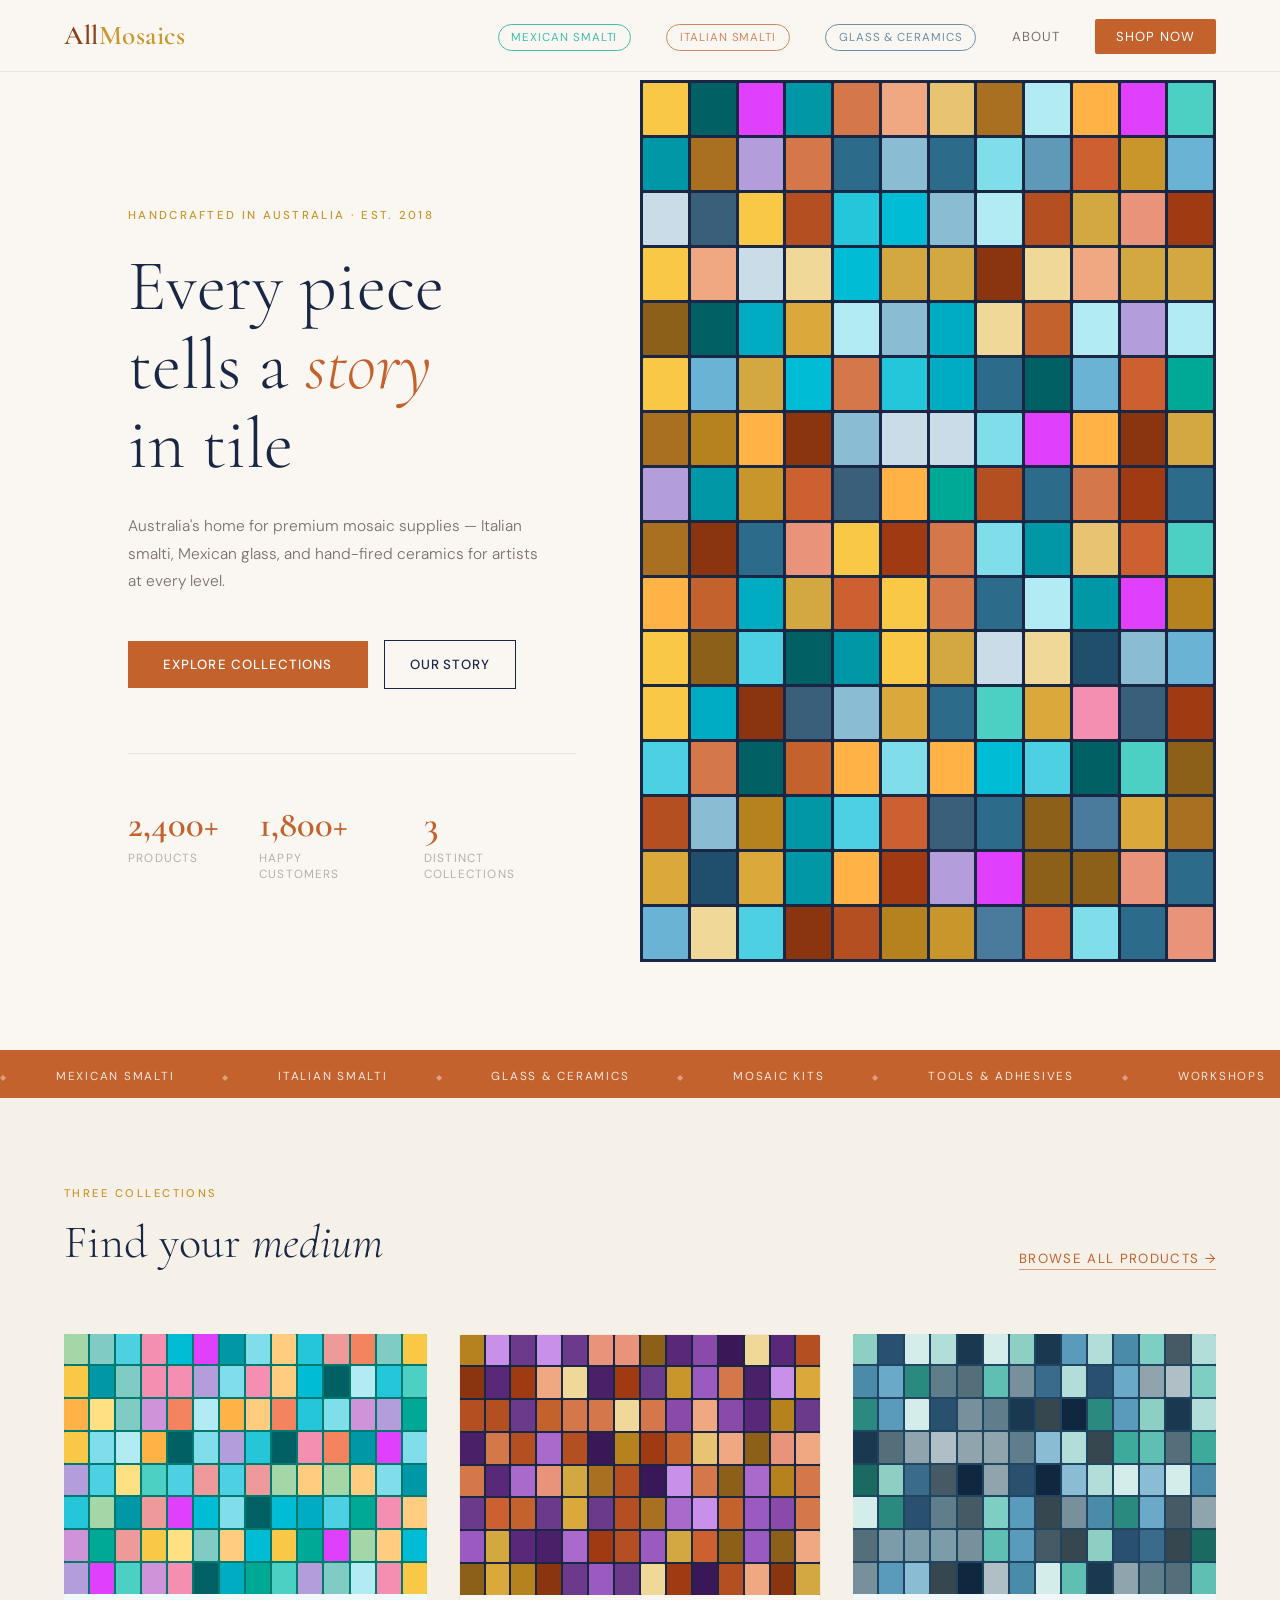
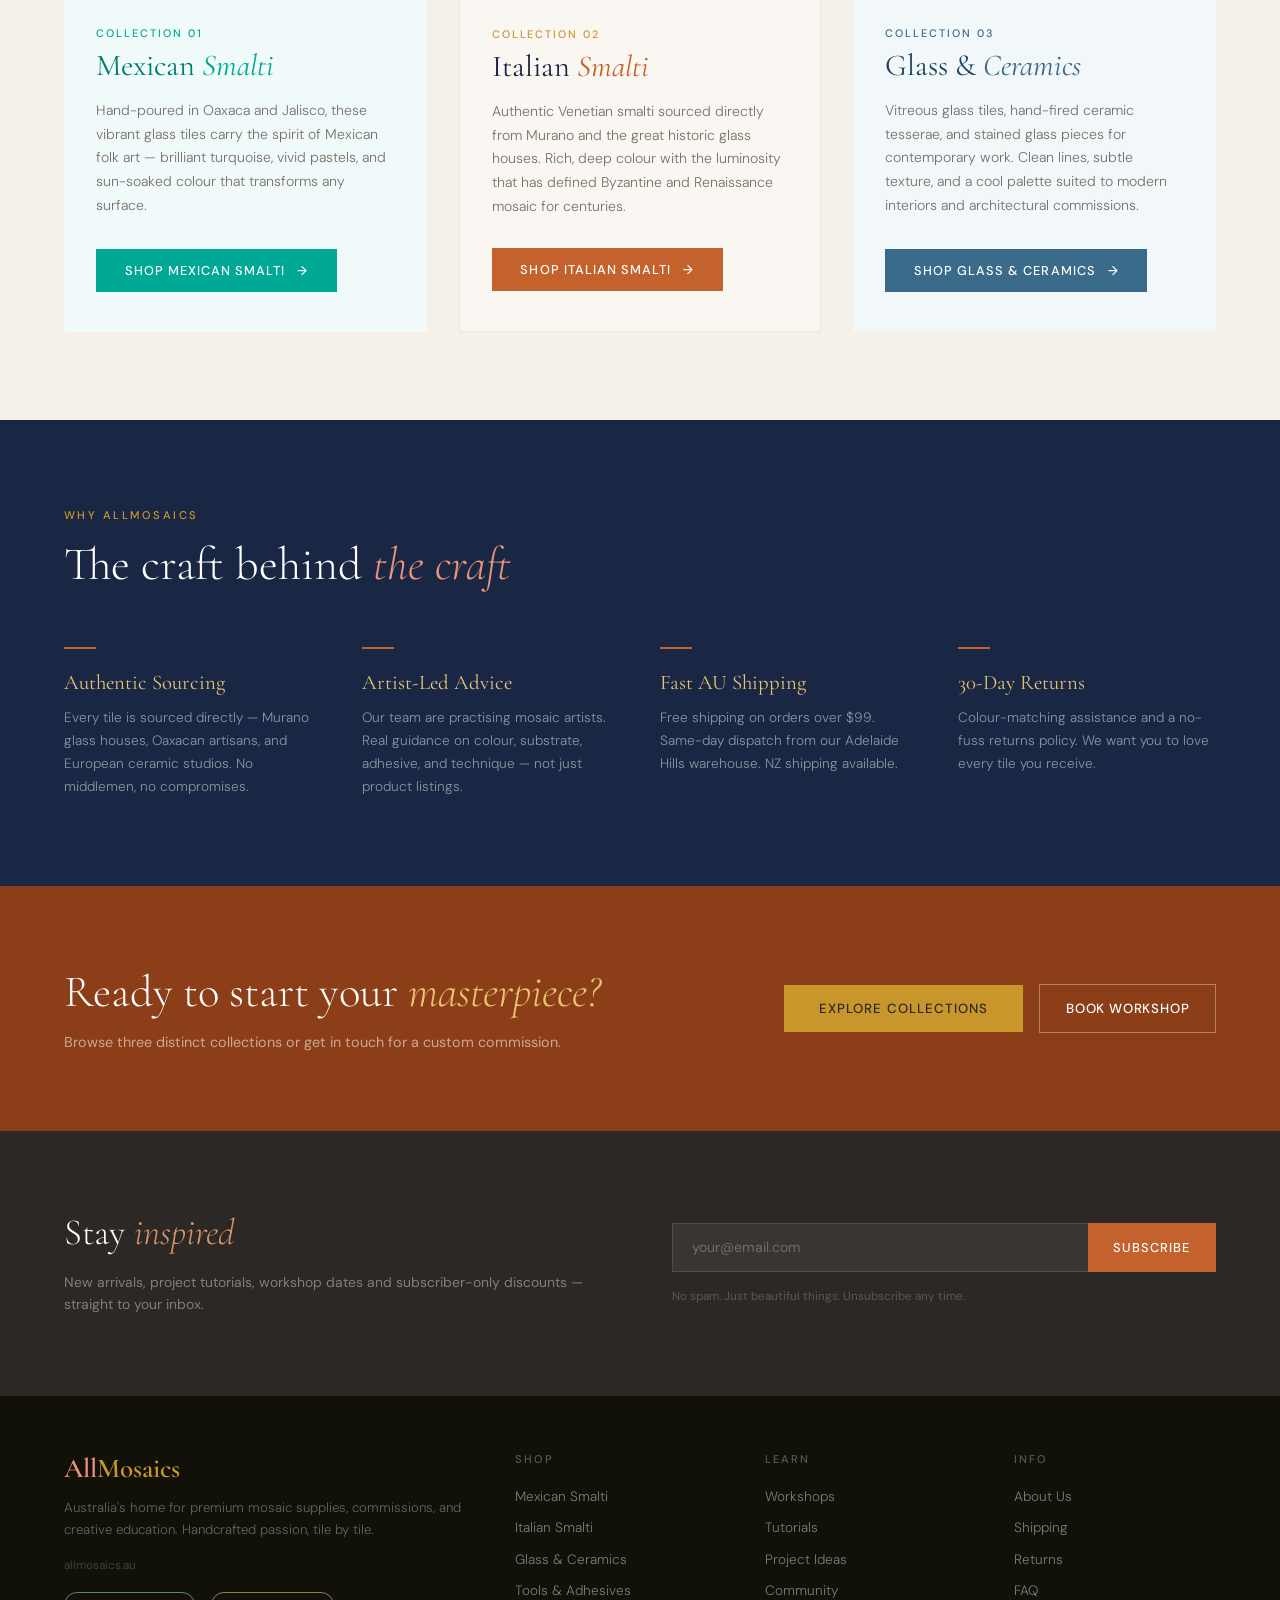
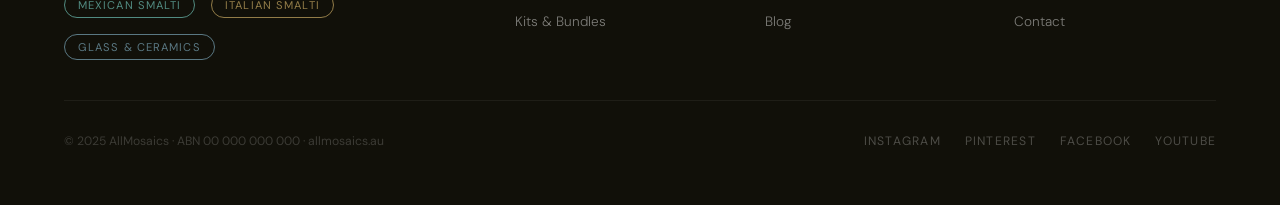
==== index.html @ ae2c4b50 "Add files via upload" ====
<!DOCTYPE html>
<html lang="en">
<head>
<meta charset="UTF-8">
<meta name="viewport" content="width=device-width, initial-scale=1.0">
<title>AllMosaics — Australia's Home for Mosaic Art & Supplies</title>
<link rel="stylesheet" href="components/shared.css">
<style>
  /* ============================================================
     index.html — Hub portal styles
     Edit collection card colours/copy here.
     Shared nav/footer/utilities live in components/shared.css
     ============================================================ */

  body { background: var(--warm-white); }

  /* HERO */
  .hero {
    min-height: 100vh;
    display: grid;
    grid-template-columns: 1fr 1fr;
    padding-top: 5rem;
  }

  .hero-left {
    padding: 8rem 4rem 5rem;
    display: flex; flex-direction: column; justify-content: center;
  }

  .hero-eyebrow {
    font-size: 0.72rem; letter-spacing: 0.2em; text-transform: uppercase;
    color: var(--gold); margin-bottom: 1.5rem; font-weight: 500;
  }

  .hero-title {
    font-family: 'Cormorant Garamond', serif;
    font-size: 4.5rem; font-weight: 300; line-height: 1.1;
    color: var(--navy); margin-bottom: 1.8rem;
  }
  .hero-title em { font-style: italic; color: var(--terra); }

  .hero-sub {
    font-size: 0.97rem; line-height: 1.75; color: var(--mid-gray);
    max-width: 420px; margin-bottom: 2.8rem; font-weight: 300;
  }

  .hero-actions { display: flex; gap: 1rem; align-items: center; }

  .btn-hero {
    background: var(--terra); color: white;
  }
  .btn-hero:hover { background: var(--terra-dark); }

  .btn-hero-ghost {
    color: var(--navy); border-color: var(--navy);
  }
  .btn-hero-ghost:hover { background: var(--navy); color: white; }

  .hero-stats {
    display: flex; gap: 2.5rem; margin-top: 4rem;
    padding-top: 3rem; border-top: 1px solid rgba(0,0,0,0.08);
  }
  .hero-stat-num {
    font-family: 'Cormorant Garamond', serif;
    font-size: 2.3rem; font-weight: 600; color: var(--terra);
  }
  .hero-stat-label {
    font-size: 0.74rem; letter-spacing: 0.1em; text-transform: uppercase;
    color: var(--light-gray); margin-top: 0.2rem;
  }

  .hero-right {
    background: var(--navy); overflow: hidden; position: relative;
  }
  #heroMosaic { width: 100%; height: 100%; }

  /* ============================================================
     COLLECTION CARDS — main hub feature
     Edit each .coll-card to customise per collection
     ============================================================ */
  .collections { background: var(--cream); }

  .coll-intro {
    display: flex; justify-content: space-between; align-items: flex-end;
    margin-bottom: 4rem;
  }

  .coll-grid {
    display: grid;
    grid-template-columns: repeat(3, 1fr);
    gap: 2rem;
  }

  .coll-card {
    position: relative; border-radius: 3px; overflow: hidden;
    display: flex; flex-direction: column;
    transition: transform 0.3s;
    cursor: pointer;
  }
  .coll-card:hover { transform: translateY(-4px); }

  .coll-mosaic {
    height: 260px;
    display: grid; gap: 2px;
  }

  .coll-body {
    padding: 2rem 2rem 2.5rem;
    flex: 1; display: flex; flex-direction: column;
  }

  /* Mexican Smalti card */
  .coll-card.mex { background: #F0FAFA; }
  .coll-card.mex .coll-mosaic { background: var(--mex-dark); }
  .coll-card.mex .coll-tag {
    font-size: 0.68rem; letter-spacing: 0.18em; text-transform: uppercase;
    color: var(--mex-primary); font-weight: 500; margin-bottom: 0.6rem;
  }
  .coll-card.mex .coll-name {
    font-family: 'Cormorant Garamond', serif;
    font-size: 1.9rem; font-weight: 400; line-height: 1.15;
    color: var(--mex-dark); margin-bottom: 0.9rem;
  }
  .coll-card.mex .coll-name em { font-style: italic; color: var(--mex-primary); }
  .coll-card.mex .coll-desc {
    font-size: 0.88rem; line-height: 1.7; color: var(--mid-gray);
    font-weight: 300; flex: 1; margin-bottom: 1.8rem;
  }
  .coll-card.mex .coll-btn {
    background: var(--mex-primary); color: white;
    align-self: flex-start;
  }
  .coll-card.mex .coll-btn:hover { background: var(--mex-dark); }

  /* Italian Smalti card */
  .coll-card.ital { background: var(--warm-white); border: 1px solid rgba(196,98,45,0.12); }
  .coll-card.ital .coll-mosaic { background: var(--navy); }
  .coll-card.ital .coll-tag {
    font-size: 0.68rem; letter-spacing: 0.18em; text-transform: uppercase;
    color: var(--gold); font-weight: 500; margin-bottom: 0.6rem;
  }
  .coll-card.ital .coll-name {
    font-family: 'Cormorant Garamond', serif;
    font-size: 1.9rem; font-weight: 400; line-height: 1.15;
    color: var(--navy); margin-bottom: 0.9rem;
  }
  .coll-card.ital .coll-name em { font-style: italic; color: var(--terra); }
  .coll-card.ital .coll-desc {
    font-size: 0.88rem; line-height: 1.7; color: var(--mid-gray);
    font-weight: 300; flex: 1; margin-bottom: 1.8rem;
  }
  .coll-card.ital .coll-btn {
    background: var(--terra); color: white; align-self: flex-start;
  }
  .coll-card.ital .coll-btn:hover { background: var(--terra-dark); }

  /* Glass & Ceramics card */
  .coll-card.glas { background: var(--glass-bg); }
  .coll-card.glas .coll-mosaic { background: var(--glass-dark); }
  .coll-card.glas .coll-tag {
    font-size: 0.68rem; letter-spacing: 0.18em; text-transform: uppercase;
    color: var(--glass-primary); font-weight: 500; margin-bottom: 0.6rem;
  }
  .coll-card.glas .coll-name {
    font-family: 'Cormorant Garamond', serif;
    font-size: 1.9rem; font-weight: 400; line-height: 1.15;
    color: var(--glass-dark); margin-bottom: 0.9rem;
  }
  .coll-card.glas .coll-name em { font-style: italic; color: var(--glass-primary); }
  .coll-card.glas .coll-desc {
    font-size: 0.88rem; line-height: 1.7; color: var(--mid-gray);
    font-weight: 300; flex: 1; margin-bottom: 1.8rem;
  }
  .coll-card.glas .coll-btn {
    background: var(--glass-primary); color: white; align-self: flex-start;
  }
  .coll-card.glas .coll-btn:hover { background: var(--glass-dark); }

  .coll-btn {
    padding: 0.8rem 1.8rem; border: none;
    font-family: 'DM Sans', sans-serif; font-size: 0.8rem; font-weight: 500;
    letter-spacing: 0.08em; text-transform: uppercase;
    cursor: pointer; text-decoration: none; display: inline-block;
    transition: background 0.2s;
  }

  .coll-arrow {
    margin-left: 0.5rem; transition: transform 0.2s;
  }
  .coll-card:hover .coll-arrow { transform: translateX(4px); }

  /* FEATURES */
  .features { background: var(--navy); }
  .features .section-label { color: var(--gold); }
  .features .section-title { color: white; }
  .features .section-title em { color: var(--terra-light); }

  .features-grid {
    display: grid; grid-template-columns: repeat(4, 1fr);
    gap: 2.5rem; margin-top: 3.5rem;
  }
  .feature-bar { width: 2rem; height: 2px; background: var(--terra); margin-bottom: 1.3rem; }
  .feature-title {
    font-family: 'Cormorant Garamond', serif; font-size: 1.3rem;
    font-weight: 400; color: var(--gold-light); margin-bottom: 0.7rem;
  }
  .feature-text { font-size: 0.85rem; line-height: 1.7; color: rgba(255,255,255,0.5); font-weight: 300; }

  /* CTA */
  .cta-band {
    background: var(--terra-dark); padding: 5rem 4rem;
    display: grid; grid-template-columns: 1fr auto;
    align-items: center; gap: 3rem;
  }
  .cta-title {
    font-family: 'Cormorant Garamond', serif; font-size: 2.8rem;
    font-weight: 300; color: white; line-height: 1.2;
  }
  .cta-title em { font-style: italic; color: var(--gold-light); }
  .cta-sub { font-size: 0.9rem; color: rgba(255,255,255,0.55); margin-top: 0.8rem; }
  .btn-gold { background: var(--gold); color: var(--charcoal); }
  .btn-gold:hover { background: var(--gold-light); }
  .btn-white-ghost { color: white; border-color: rgba(255,255,255,0.35); }
  .btn-white-ghost:hover { background: rgba(255,255,255,0.1); }

  /* NEWSLETTER */
  .newsletter {
    background: var(--charcoal); padding: 5rem 4rem;
    display: grid; grid-template-columns: 1fr 1fr; gap: 4rem; align-items: center;
  }
  .nl-title {
    font-family: 'Cormorant Garamond', serif; font-size: 2.3rem;
    font-weight: 300; color: white; line-height: 1.2;
  }
  .nl-title em { color: var(--clay); font-style: italic; }
  .nl-sub { font-size: 0.87rem; color: rgba(255,255,255,0.4); margin-top: 1rem; line-height: 1.6; }
  .nl-form { display: flex; flex-direction: column; gap: 1rem; }
  .nl-row { display: flex; }
  .newsletter-input {
    flex: 1; background: rgba(255,255,255,0.06);
    border: 1px solid rgba(255,255,255,0.12); border-right: none;
    padding: 0.9rem 1.2rem; font-family: 'DM Sans', sans-serif;
    font-size: 0.88rem; color: white; outline: none;
  }
  .newsletter-input::placeholder { color: rgba(255,255,255,0.28); }
  .newsletter-btn {
    background: var(--terra); color: white; border: none;
    padding: 0.9rem 1.6rem; font-family: 'DM Sans', sans-serif;
    font-size: 0.8rem; font-weight: 500; letter-spacing: 0.08em;
    text-transform: uppercase; cursor: pointer; transition: background 0.2s;
  }
  .newsletter-btn:hover { background: var(--terra-dark); }
  .nl-note { font-size: 0.73rem; color: rgba(255,255,255,0.22); }
</style>
</head>
<body>

<!-- ============================================================
     NAV — edit link URLs and labels here
     Collection pill links go to section landing pages
     ============================================================ -->
<nav>
  <a class="nav-logo" href="index.html">All<span>Mosaics</span></a>
  <ul class="nav-links">
    <li><a href="https://www.smaltiaustralia.com" class="nav-pill mex">Mexican Smalti</a></li>
    <li><a href="sections/italian-smalti.html" class="nav-pill ital">Italian Smalti</a></li>
    <li><a href="sections/glass-ceramics.html" class="nav-pill glas">Glass & Ceramics</a></li>
    <li><a href="#about">About</a></li>
    <li><a href="#" class="nav-cta">Shop Now</a></li>
  </ul>
</nav>

<!-- ============================================================
     HERO
     ============================================================ -->
<section class="hero" id="hero">
  <div class="hero-left">
    <p class="hero-eyebrow">Handcrafted in Australia · Est. 2018</p>
    <h1 class="hero-title">
      Every piece<br>tells a <em>story</em><br>in tile
    </h1>
    <p class="hero-sub">
      Australia's home for premium mosaic supplies — Italian smalti, Mexican glass, and hand-fired ceramics for artists at every level.
    </p>
    <div class="hero-actions">
      <a href="#collections" class="btn-primary btn-hero">Explore Collections</a>
      <a href="#about" class="btn-ghost btn-hero-ghost">Our Story</a>
    </div>
    <div class="hero-stats">
      <div>
        <div class="hero-stat-num">2,400+</div>
        <div class="hero-stat-label">Products</div>
      </div>
      <div>
        <div class="hero-stat-num">1,800+</div>
        <div class="hero-stat-label">Happy Customers</div>
      </div>
      <div>
        <div class="hero-stat-num">3</div>
        <div class="hero-stat-label">Distinct Collections</div>
      </div>
    </div>
  </div>
  <div class="hero-right">
    <div id="heroMosaic"></div>
  </div>
</section>

<!-- MARQUEE -->
<div class="marquee-strip" style="background:var(--terra);">
  <div class="marquee-inner" id="marqueeInner"></div>
</div>

<!-- ============================================================
     COLLECTION CARDS
     To update Shopify URLs: replace href="#SHOPIFY-MEXICAN-URL" etc.
     ============================================================ -->
<section class="collections" id="collections">
  <div class="coll-intro">
    <div>
      <p class="section-label" style="color:var(--gold);">Three Collections</p>
      <h2 class="section-title" style="color:var(--navy);">Find your <em>medium</em></h2>
    </div>
    <a href="#" style="font-size:0.83rem;letter-spacing:0.1em;text-transform:uppercase;color:var(--terra);text-decoration:none;border-bottom:1.5px solid var(--terra-light);padding-bottom:2px;">Browse all products →</a>
  </div>

  <div class="coll-grid">

    <!-- ── MEXICAN SMALTI ── Edit copy, palette in shared.css under --mex-* -->
    <div class="coll-card mex reveal">
      <div class="coll-mosaic" id="mexMosaic"></div>
      <div class="coll-body">
        <p class="coll-tag">Collection 01</p>
        <h3 class="coll-name">Mexican <em>Smalti</em></h3>
        <p class="coll-desc">
          Hand-poured in Oaxaca and Jalisco, these vibrant glass tiles carry the spirit of Mexican folk art — brilliant turquoise, vivid pastels, and sun-soaked colour that transforms any surface.
        </p>
        <!-- TODO: Replace href with Shopify collection URL -->
        <a href="#SHOPIFY-MEXICAN-URL" class="coll-btn">
          Shop Mexican Smalti <span class="coll-arrow">→</span>
        </a>
      </div>
    </div>

    <!-- ── ITALIAN SMALTI ── Edit copy, palette in shared.css under --terra-* -->
    <div class="coll-card ital reveal">
      <div class="coll-mosaic" id="italMosaic"></div>
      <div class="coll-body">
        <p class="coll-tag">Collection 02</p>
        <h3 class="coll-name">Italian <em>Smalti</em></h3>
        <p class="coll-desc">
          Authentic Venetian smalti sourced directly from Murano and the great historic glass houses. Rich, deep colour with the luminosity that has defined Byzantine and Renaissance mosaic for centuries.
        </p>
        <!-- TODO: Replace href with Shopify collection URL -->
        <a href="#SHOPIFY-ITALIAN-URL" class="coll-btn">
          Shop Italian Smalti <span class="coll-arrow">→</span>
        </a>
      </div>
    </div>

    <!-- ── GLASS & CERAMICS ── Edit copy, palette in shared.css under --glass-* -->
    <div class="coll-card glas reveal">
      <div class="coll-mosaic" id="glasMosaic"></div>
      <div class="coll-body">
        <p class="coll-tag">Collection 03</p>
        <h3 class="coll-name">Glass & <em>Ceramics</em></h3>
        <p class="coll-desc">
          Vitreous glass tiles, hand-fired ceramic tesserae, and stained glass pieces for contemporary work. Clean lines, subtle texture, and a cool palette suited to modern interiors and architectural commissions.
        </p>
        <!-- TODO: Replace href with Shopify collection URL -->
        <a href="#SHOPIFY-GLASS-URL" class="coll-btn">
          Shop Glass & Ceramics <span class="coll-arrow">→</span>
        </a>
      </div>
    </div>

  </div>
</section>

<!-- ============================================================
     FEATURES — edit text here
     ============================================================ -->
<section class="features" id="about">
  <p class="section-label">Why AllMosaics</p>
  <h2 class="section-title">The craft behind <em>the craft</em></h2>
  <div class="features-grid">
    <div class="reveal">
      <div class="feature-bar"></div>
      <h3 class="feature-title">Authentic Sourcing</h3>
      <p class="feature-text">Every tile is sourced directly — Murano glass houses, Oaxacan artisans, and European ceramic studios. No middlemen, no compromises.</p>
    </div>
    <div class="reveal">
      <div class="feature-bar"></div>
      <h3 class="feature-title">Artist-Led Advice</h3>
      <p class="feature-text">Our team are practising mosaic artists. Real guidance on colour, substrate, adhesive, and technique — not just product listings.</p>
    </div>
    <div class="reveal">
      <div class="feature-bar"></div>
      <h3 class="feature-title">Fast AU Shipping</h3>
      <p class="feature-text">Free shipping on orders over $99. Same-day dispatch from our Adelaide Hills warehouse. NZ shipping available.</p>
    </div>
    <div class="reveal">
      <div class="feature-bar"></div>
      <h3 class="feature-title">30-Day Returns</h3>
      <p class="feature-text">Colour-matching assistance and a no-fuss returns policy. We want you to love every tile you receive.</p>
    </div>
  </div>
</section>

<!-- CTA BAND -->
<div class="cta-band">
  <div>
    <h2 class="cta-title">Ready to start your <em>masterpiece?</em></h2>
    <p class="cta-sub">Browse three distinct collections or get in touch for a custom commission.</p>
  </div>
  <div style="display:flex;gap:1rem;flex-wrap:wrap;align-items:center;">
    <a href="#collections" class="btn-primary btn-gold">Explore Collections</a>
    <a href="#" class="btn-ghost btn-white-ghost">Book Workshop</a>
  </div>
</div>

<!-- NEWSLETTER -->
<section class="newsletter">
  <div>
    <h2 class="nl-title">Stay <em>inspired</em></h2>
    <p class="nl-sub">New arrivals, project tutorials, workshop dates and subscriber-only discounts — straight to your inbox.</p>
  </div>
  <div class="nl-form">
    <div class="nl-row">
      <input type="email" class="newsletter-input" placeholder="your@email.com">
      <button class="newsletter-btn">Subscribe</button>
    </div>
    <p class="nl-note">No spam. Just beautiful things. Unsubscribe any time.</p>
  </div>
</section>

<!-- ============================================================
     FOOTER — edit links and social URLs here
     ============================================================ -->
<footer>
  <div class="footer-grid">
    <div>
      <div class="footer-brand">All<span>Mosaics</span></div>
      <p class="footer-tagline">Australia's home for premium mosaic supplies, commissions, and creative education. Handcrafted passion, tile by tile.</p>
      <p class="footer-url">allmosaics.au</p>
      <div class="footer-collections">
        <a href="sections/mexican-smalti.html" class="footer-coll-badge mex">Mexican Smalti</a>
        <a href="sections/italian-smalti.html" class="footer-coll-badge ital">Italian Smalti</a>
        <a href="sections/glass-ceramics.html" class="footer-coll-badge glas">Glass & Ceramics</a>
      </div>
    </div>
    <div>
      <p class="footer-col-title">Shop</p>
      <ul class="footer-links">
        <li><a href="sections/mexican-smalti.html">Mexican Smalti</a></li>
        <li><a href="sections/italian-smalti.html">Italian Smalti</a></li>
        <li><a href="sections/glass-ceramics.html">Glass & Ceramics</a></li>
        <li><a href="#">Tools & Adhesives</a></li>
        <li><a href="#">Kits & Bundles</a></li>
      </ul>
    </div>
    <div>
      <p class="footer-col-title">Learn</p>
      <ul class="footer-links">
        <li><a href="#">Workshops</a></li>
        <li><a href="#">Tutorials</a></li>
        <li><a href="#">Project Ideas</a></li>
        <li><a href="#">Community</a></li>
        <li><a href="#">Blog</a></li>
      </ul>
    </div>
    <div>
      <p class="footer-col-title">Info</p>
      <ul class="footer-links">
        <li><a href="#">About Us</a></li>
        <li><a href="#">Shipping</a></li>
        <li><a href="#">Returns</a></li>
        <li><a href="#">FAQ</a></li>
        <li><a href="#">Contact</a></li>
      </ul>
    </div>
  </div>
  <div class="footer-bottom">
    <p class="footer-copy">© 2025 AllMosaics · ABN 00 000 000 000 · allmosaics.au</p>
    <div class="footer-socials">
      <a href="#">Instagram</a>
      <a href="#">Pinterest</a>
      <a href="#">Facebook</a>
      <a href="#">YouTube</a>
    </div>
  </div>
</footer>

<script src="components/shared.js"></script>
<script>
  // ---- Hero mosaic (mixed all-collection palette) ----
  AM.buildMosaic('heroMosaic',
    ['mediterranean','terracotta','goldDust','mexicanBright','turquoise'],
    12, 16, { gap: '3px', padding: '3px', pattern: 'radial' }
  );

  // ---- Collection card mosaics ----
  AM.buildMosaic('mexMosaic',  ['mexicanBright','mexicanPastel','turquoise'], 14, 8, { gap: '2px' });
  AM.buildMosaic('italMosaic', ['terracotta','goldDust','byzantium'],         14, 8, { gap: '2px' });
  AM.buildMosaic('glasMosaic', ['glassBlue','glassSlate','glassCeramic'],     14, 8, { gap: '2px' });

  // ---- Marquee ----
  AM.buildMarquee('marqueeInner', [
    'Mexican Smalti', 'Italian Smalti', 'Glass & Ceramics',
    'Mosaic Kits', 'Tools & Adhesives', 'Workshops',
    'Ship Nationwide', 'Adelaide Hills · Australia',
    'Custom Commissions', 'Free Shipping Over $99',
  ]);

  // ---- Scroll reveal & newsletter ----
  AM.initScrollReveal();
  AM.initNewsletterForm();
</script>
</body>
</html>
---- components/shared.css ----
/* ============================================================
   AllMosaics — Shared Base Styles
   Edit this file to update typography, nav and footer across
   ALL pages at once.
   ============================================================ */

@import url('https://fonts.googleapis.com/css2?family=Cormorant+Garamond:ital,wght@0,300;0,400;0,600;1,300;1,400&family=DM+Sans:wght@300;400;500&display=swap');

*, *::before, *::after { box-sizing: border-box; margin: 0; padding: 0; }

/* ---- GLOBAL TOKENS ---- */
:root {
  --cream:        #F5F0E8;
  --warm-white:   #FAF7F2;
  --charcoal:     #2C2825;
  --mid-gray:     #7A7068;
  --light-gray:   #B8AFA5;

  /* Italian Smalti (default/hub palette) */
  --terra:        #C4622D;
  --terra-dark:   #8B3E18;
  --terra-light:  #E8937A;
  --clay:         #D4956A;
  --navy:         #1A2744;
  --gold:         #C9962C;
  --gold-light:   #E8C472;

  /* Mexican Smalti palette */
  --mex-primary:  #00A896;
  --mex-dark:     #007A6E;
  --mex-light:    #7DDDD1;
  --mex-accent:   #F4845F;
  --mex-yellow:   #F9C846;
  --mex-pink:     #F48FB1;
  --mex-purple:   #B39DDB;
  --mex-bg:       #F0FAFA;

  /* Glass & Ceramics palette */
  --glass-primary: #3A6B8A;
  --glass-dark:    #1F4560;
  --glass-light:   #8BBDD4;
  --glass-accent:  #8ECFC4;
  --glass-warm:    #C8D8E4;
  --glass-bg:      #F2F7FA;
}

html { scroll-behavior: smooth; }

body {
  font-family: 'DM Sans', sans-serif;
  color: var(--charcoal);
  overflow-x: hidden;
}

/* ---- SHARED NAV ---- */
nav {
  position: fixed;
  top: 0; left: 0; right: 0;
  z-index: 100;
  padding: 1.2rem 4rem;
  display: flex;
  align-items: center;
  justify-content: space-between;
  background: rgba(250,247,242,0.94);
  backdrop-filter: blur(12px);
  border-bottom: 1px solid rgba(0,0,0,0.07);
}

.nav-logo {
  font-family: 'Cormorant Garamond', serif;
  font-size: 1.7rem;
  font-weight: 600;
  color: var(--terra-dark);
  letter-spacing: 0.02em;
  text-decoration: none;
}
.nav-logo span { color: var(--gold); }

.nav-links { display: flex; gap: 2.2rem; list-style: none; align-items: center; }
.nav-links a {
  font-size: 0.82rem; font-weight: 400; letter-spacing: 0.08em;
  text-transform: uppercase; color: var(--mid-gray);
  text-decoration: none; transition: color 0.2s;
}
.nav-links a:hover { color: var(--terra); }
.nav-links a.active { color: var(--terra); font-weight: 500; }

.nav-cta {
  background: var(--terra) !important;
  color: white !important;
  padding: 0.55rem 1.3rem;
  border-radius: 2px;
  transition: background 0.2s !important;
}
.nav-cta:hover { background: var(--terra-dark) !important; }

/* Collection badge pills in nav */
.nav-pill {
  font-size: 0.72rem !important;
  padding: 0.3rem 0.8rem;
  border-radius: 20px;
  border: 1px solid currentColor;
  opacity: 0.75;
  transition: opacity 0.2s !important;
}
.nav-pill:hover { opacity: 1 !important; }
.nav-pill.mex  { color: var(--mex-primary) !important; }
.nav-pill.ital { color: var(--terra) !important; }
.nav-pill.glas { color: var(--glass-primary) !important; }

/* ---- SHARED FOOTER ---- */
footer {
  background: #111009;
  padding: 3.5rem 4rem;
}

.footer-grid {
  display: grid;
  grid-template-columns: 2fr 1fr 1fr 1fr;
  gap: 3rem;
  padding-bottom: 2.5rem;
  border-bottom: 1px solid rgba(255,255,255,0.06);
}

.footer-brand {
  font-family: 'Cormorant Garamond', serif;
  font-size: 1.7rem; font-weight: 600;
  color: var(--terra-light); margin-bottom: 0.8rem;
}
.footer-brand span { color: var(--gold); }

.footer-tagline { font-size: 0.83rem; color: rgba(255,255,255,0.35); line-height: 1.65; font-weight: 300; }
.footer-url { font-size: 0.73rem; color: rgba(255,255,255,0.2); margin-top: 1rem; }

.footer-col-title {
  font-size: 0.7rem; letter-spacing: 0.18em; text-transform: uppercase;
  color: rgba(255,255,255,0.3); font-weight: 500; margin-bottom: 1.2rem;
}

.footer-links { list-style: none; display: flex; flex-direction: column; gap: 0.65rem; }
.footer-links a { font-size: 0.85rem; color: rgba(255,255,255,0.45); text-decoration: none; transition: color 0.2s; font-weight: 300; }
.footer-links a:hover { color: var(--terra-light); }

.footer-collections {
  display: flex; gap: 1rem; margin-top: 1.2rem; flex-wrap: wrap;
}
.footer-coll-badge {
  font-size: 0.7rem; letter-spacing: 0.1em; text-transform: uppercase;
  padding: 0.3rem 0.8rem; border-radius: 20px; border: 1px solid;
  text-decoration: none; transition: opacity 0.2s; opacity: 0.6;
}
.footer-coll-badge:hover { opacity: 1; }
.footer-coll-badge.mex  { color: var(--mex-light); border-color: var(--mex-light); }
.footer-coll-badge.ital { color: var(--gold-light); border-color: var(--gold-light); }
.footer-coll-badge.glas { color: var(--glass-light); border-color: var(--glass-light); }

.footer-bottom {
  display: flex; justify-content: space-between; align-items: center; padding-top: 2rem;
}
.footer-copy { font-size: 0.76rem; color: rgba(255,255,255,0.18); }
.footer-socials { display: flex; gap: 1.5rem; }
.footer-socials a {
  font-size: 0.76rem; color: rgba(255,255,255,0.25); text-decoration: none;
  letter-spacing: 0.1em; text-transform: uppercase; transition: color 0.2s;
}
.footer-socials a:hover { color: var(--terra-light); }

/* ---- SHARED SECTION UTILITIES ---- */
section { padding: 5.5rem 4rem; }

.section-label {
  font-size: 0.7rem; letter-spacing: 0.22em; text-transform: uppercase;
  font-weight: 500; margin-bottom: 1rem;
}

.section-title {
  font-family: 'Cormorant Garamond', serif;
  font-size: 2.9rem; font-weight: 300; line-height: 1.15; max-width: 540px;
}
.section-title em { font-style: italic; }

.btn-primary {
  padding: 0.95rem 2.2rem; border: none;
  font-family: 'DM Sans', sans-serif; font-size: 0.83rem; font-weight: 500;
  letter-spacing: 0.08em; text-transform: uppercase;
  cursor: pointer; text-decoration: none; display: inline-block; transition: background 0.2s, transform 0.15s;
}
.btn-primary:hover { transform: translateY(-1px); }

.btn-ghost {
  padding: 0.95rem 1.6rem; border: 1.5px solid;
  font-family: 'DM Sans', sans-serif; font-size: 0.83rem; font-weight: 500;
  letter-spacing: 0.06em; text-transform: uppercase;
  cursor: pointer; text-decoration: none; display: inline-block; transition: all 0.2s;
  background: transparent;
}

/* Mosaic tile fade-in */
.tile { border-radius: 1px; opacity: 0; animation: tileFadeIn 0.6s forwards; }
@keyframes tileFadeIn { to { opacity: 1; } }

/* Marquee */
.marquee-strip { padding: 0.85rem 0; overflow: hidden; white-space: nowrap; }
.marquee-inner { display: inline-block; animation: marqueeScroll 28s linear infinite; }
.marquee-inner span { font-size: 0.73rem; letter-spacing: 0.15em; text-transform: uppercase; color: rgba(255,255,255,0.85); font-weight: 400; margin-right: 3rem; }
.marquee-inner span::before { content: '◆'; margin-right: 3rem; color: rgba(255,255,255,0.4); font-size: 0.5rem; vertical-align: middle; }
@keyframes marqueeScroll { from { transform: translateX(0); } to { transform: translateX(-50%); } }

/* Scroll reveal */
.reveal { opacity: 0; transform: translateY(20px); transition: opacity 0.6s ease, transform 0.6s ease; }
.reveal.visible { opacity: 1; transform: translateY(0); }
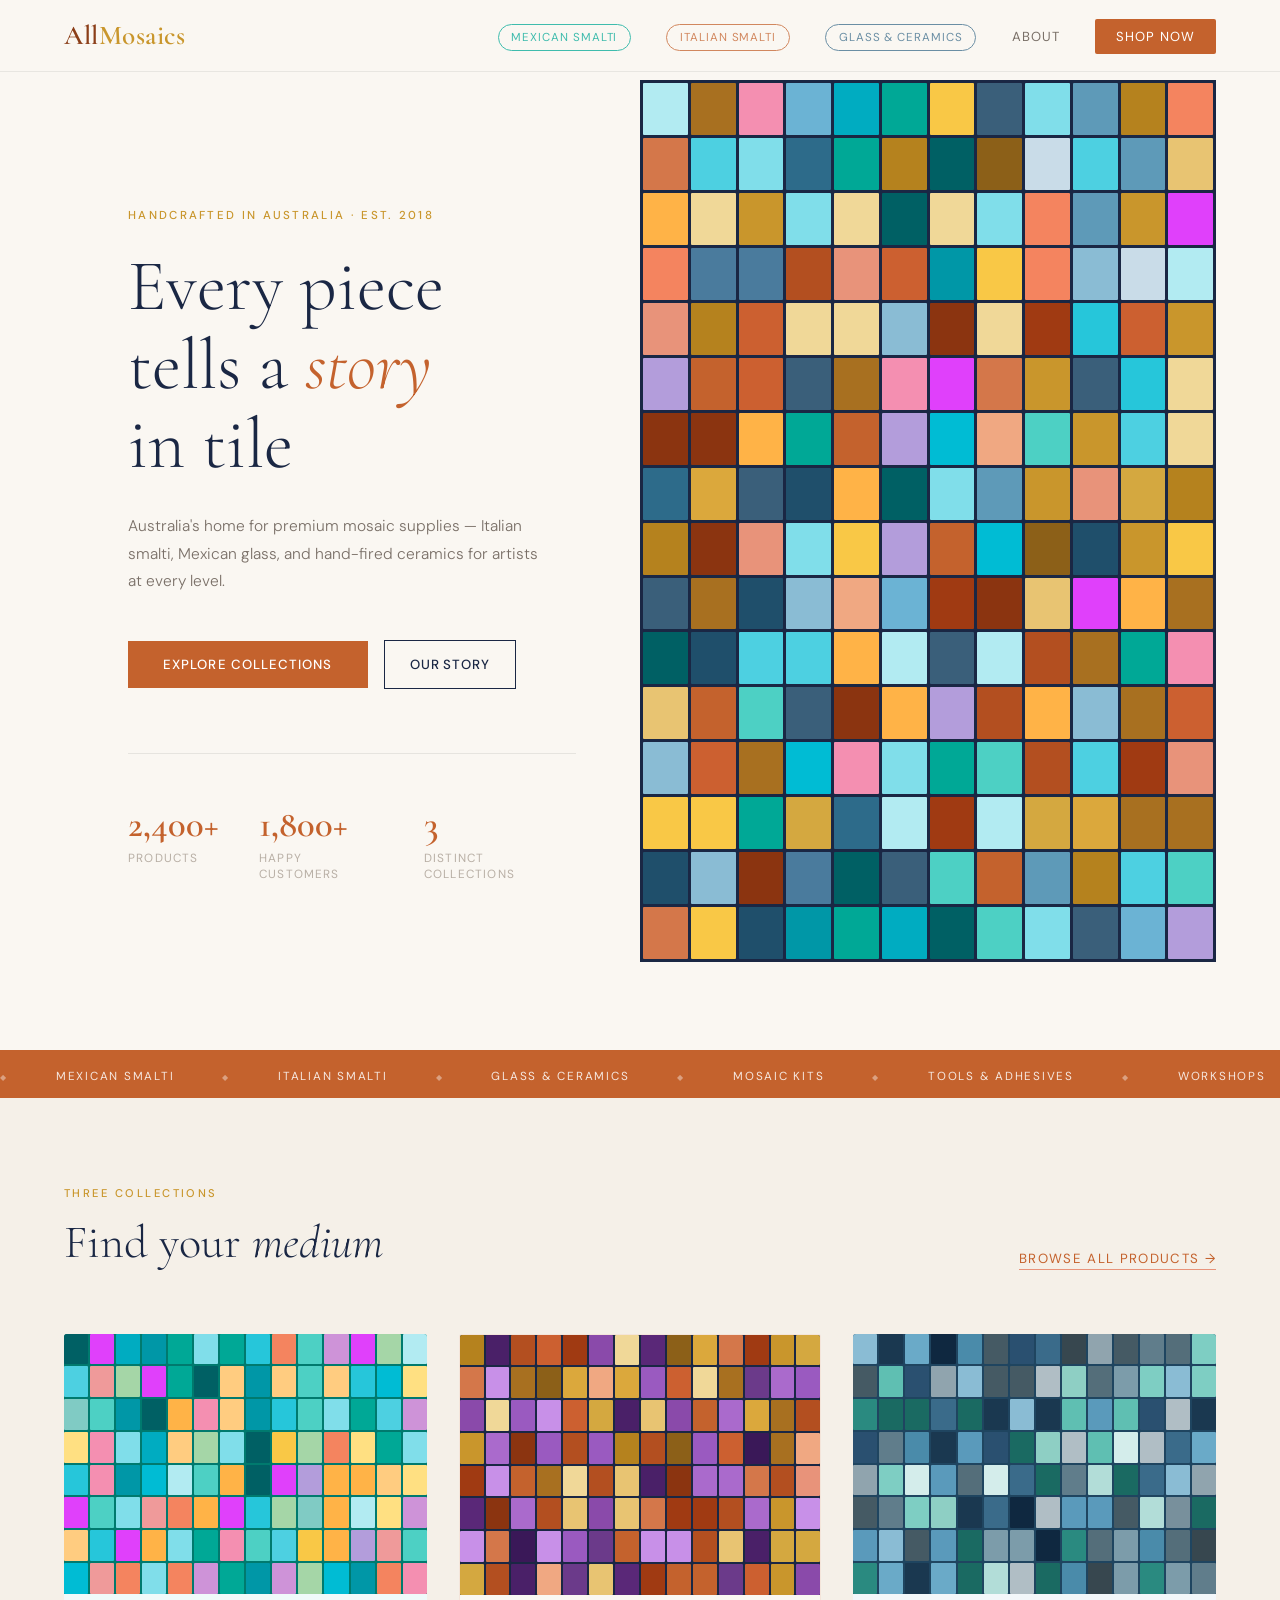
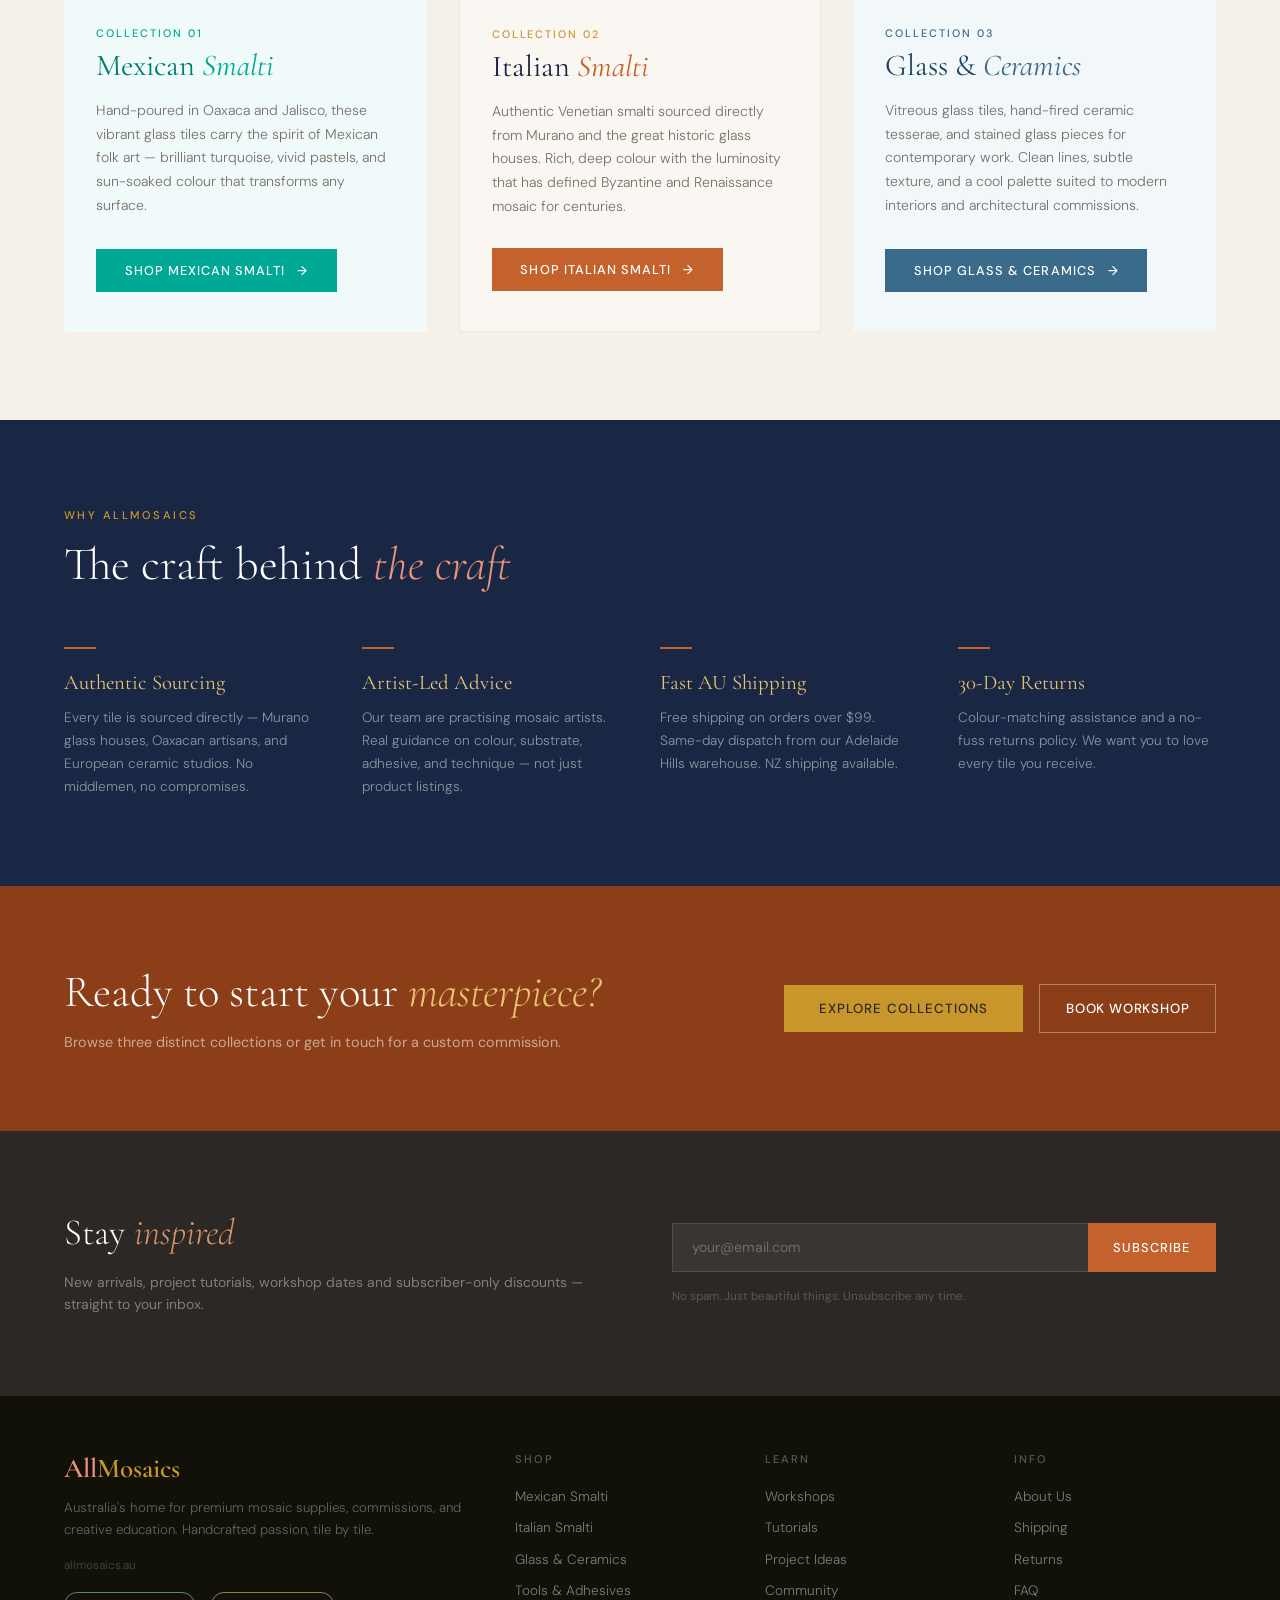
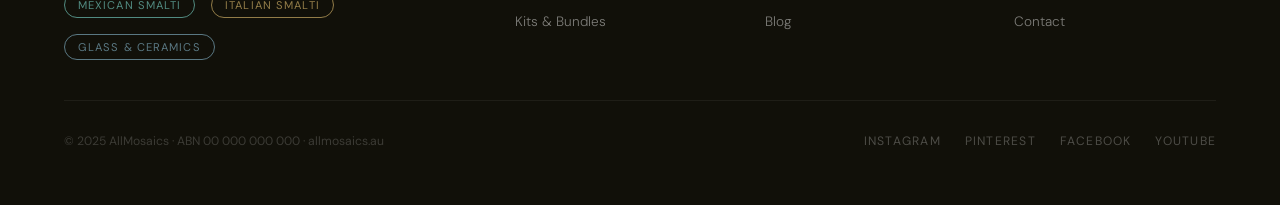
==== commit b9db317b: "Add files via upload" ====
--- a/index.html
+++ b/index.html
@@ -262,7 +262,7 @@
 <nav>
   <a class="nav-logo" href="index.html">All<span>Mosaics</span></a>
   <ul class="nav-links">
-    <li><a href="https://www.smaltiaustralia.com" class="nav-pill mex">Mexican Smalti</a></li>
+    <li><a href="sections/mexican-smalti.html" class="nav-pill mex">Mexican Smalti</a></li>
     <li><a href="sections/italian-smalti.html" class="nav-pill ital">Italian Smalti</a></li>
     <li><a href="sections/glass-ceramics.html" class="nav-pill glas">Glass & Ceramics</a></li>
     <li><a href="#about">About</a></li>
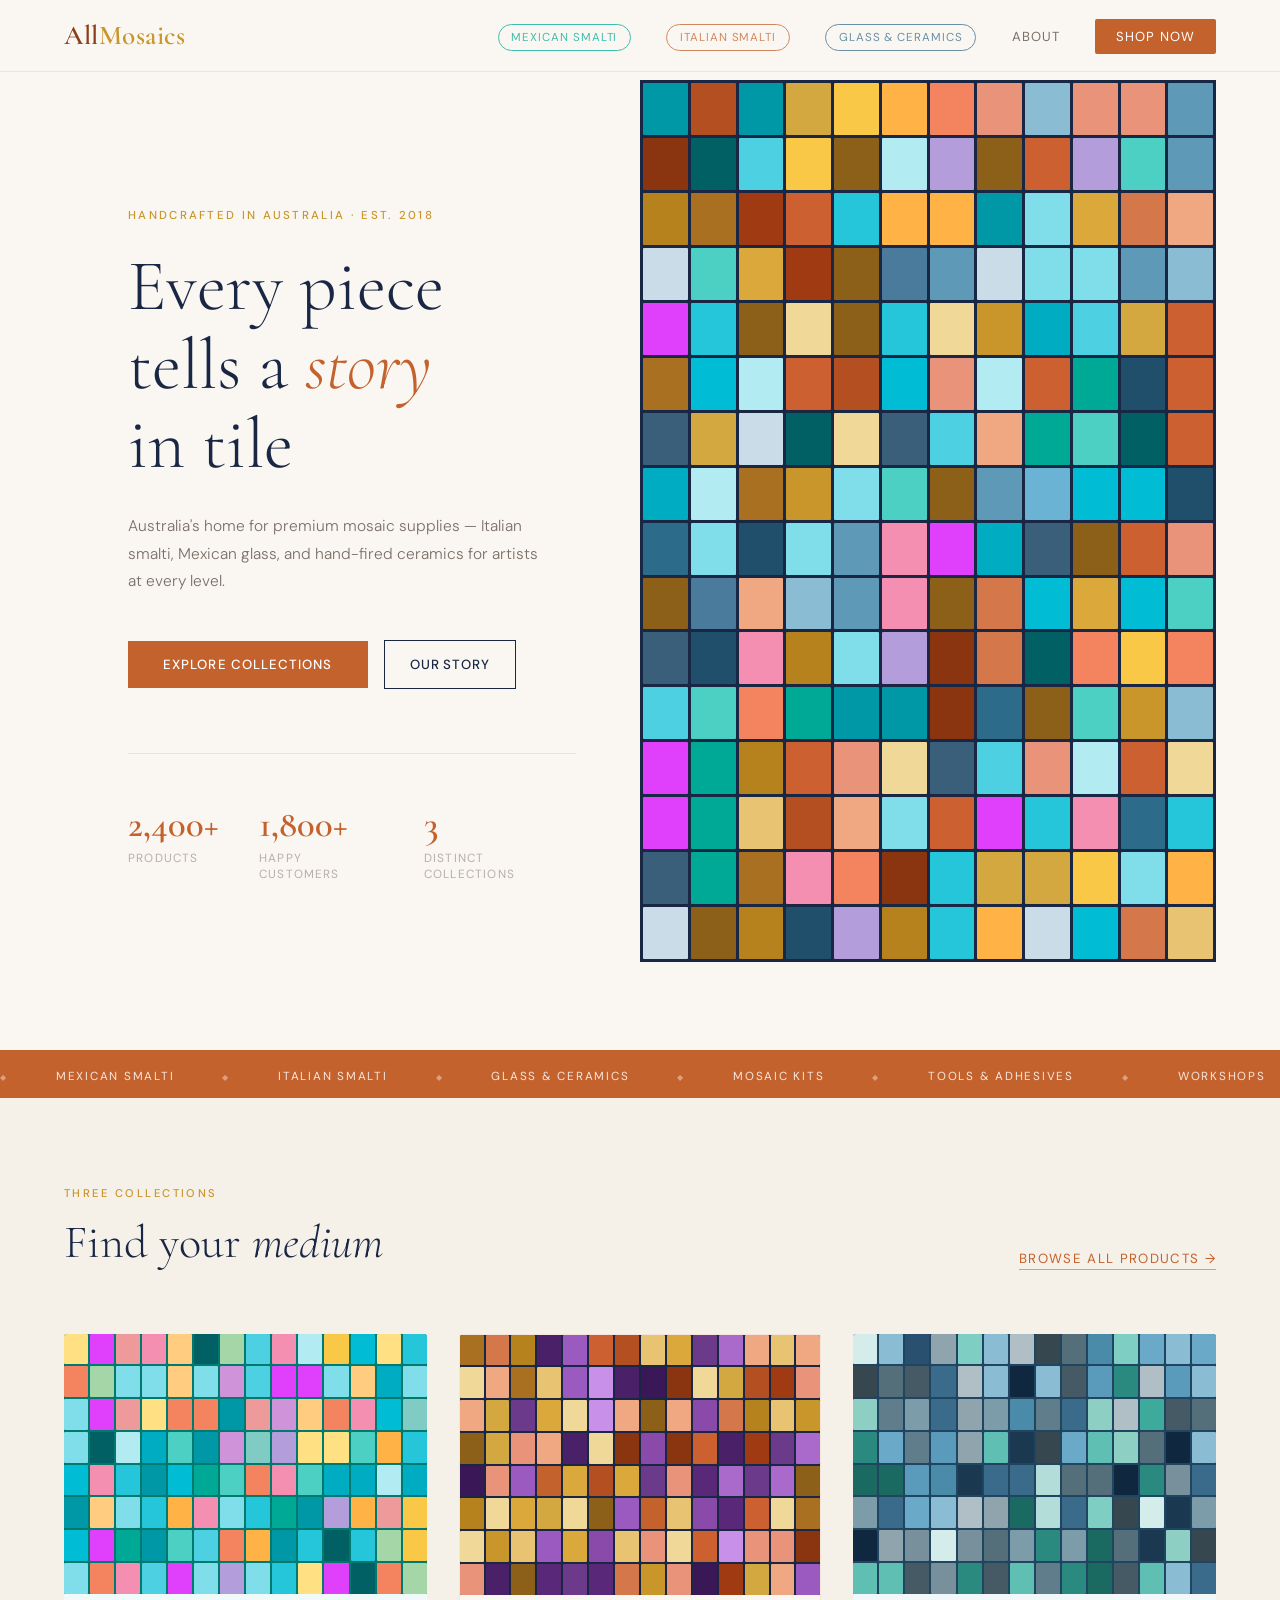
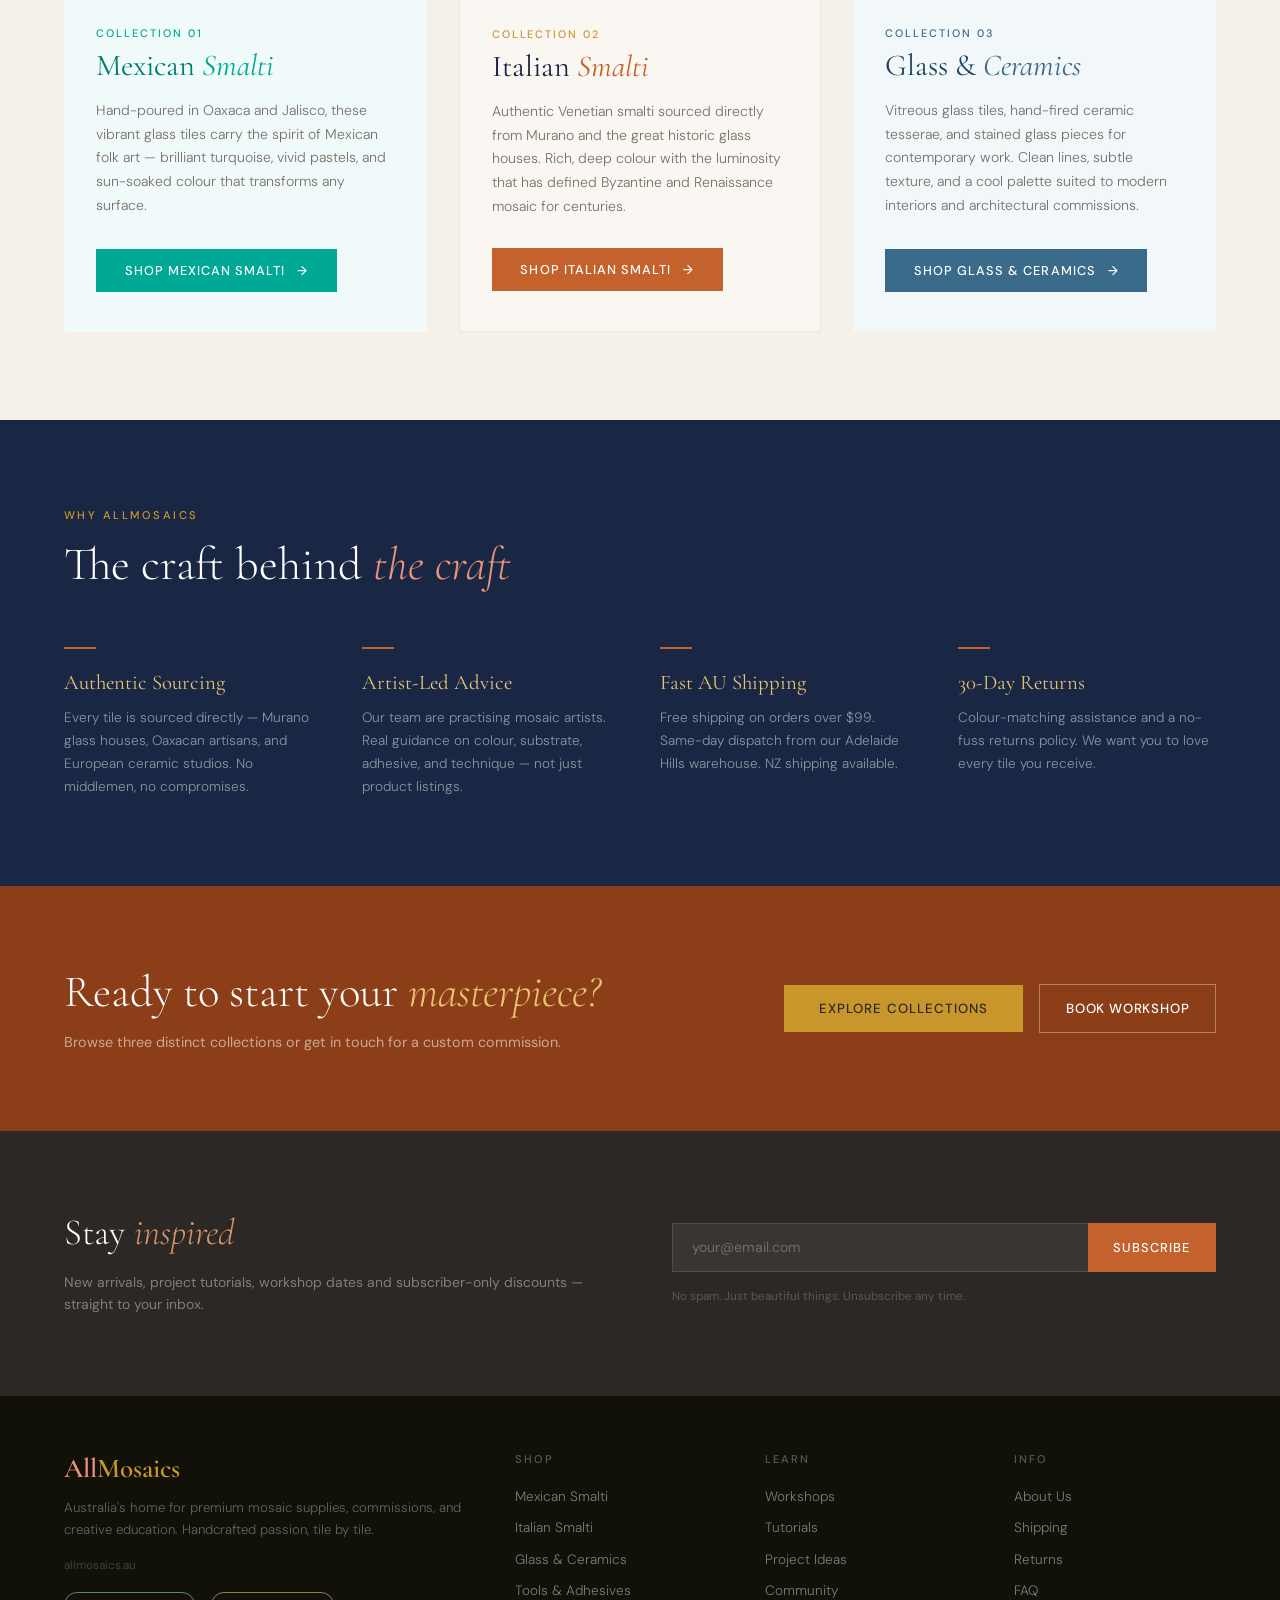
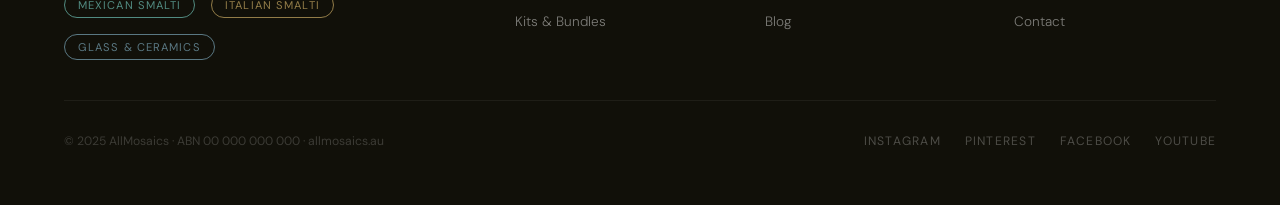
==== commit fca20011: "Add files via upload" ====
--- a/index.html
+++ b/index.html
@@ -262,7 +262,7 @@
 <nav>
   <a class="nav-logo" href="index.html">All<span>Mosaics</span></a>
   <ul class="nav-links">
-    <li><a href="sections/mexican-smalti.html" class="nav-pill mex">Mexican Smalti</a></li>
+    <li><a href="https://www.smaltiaustralia.com" class="nav-pill mex">Mexican Smalti</a></li>
     <li><a href="sections/italian-smalti.html" class="nav-pill ital">Italian Smalti</a></li>
     <li><a href="sections/glass-ceramics.html" class="nav-pill glas">Glass & Ceramics</a></li>
     <li><a href="#about">About</a></li>
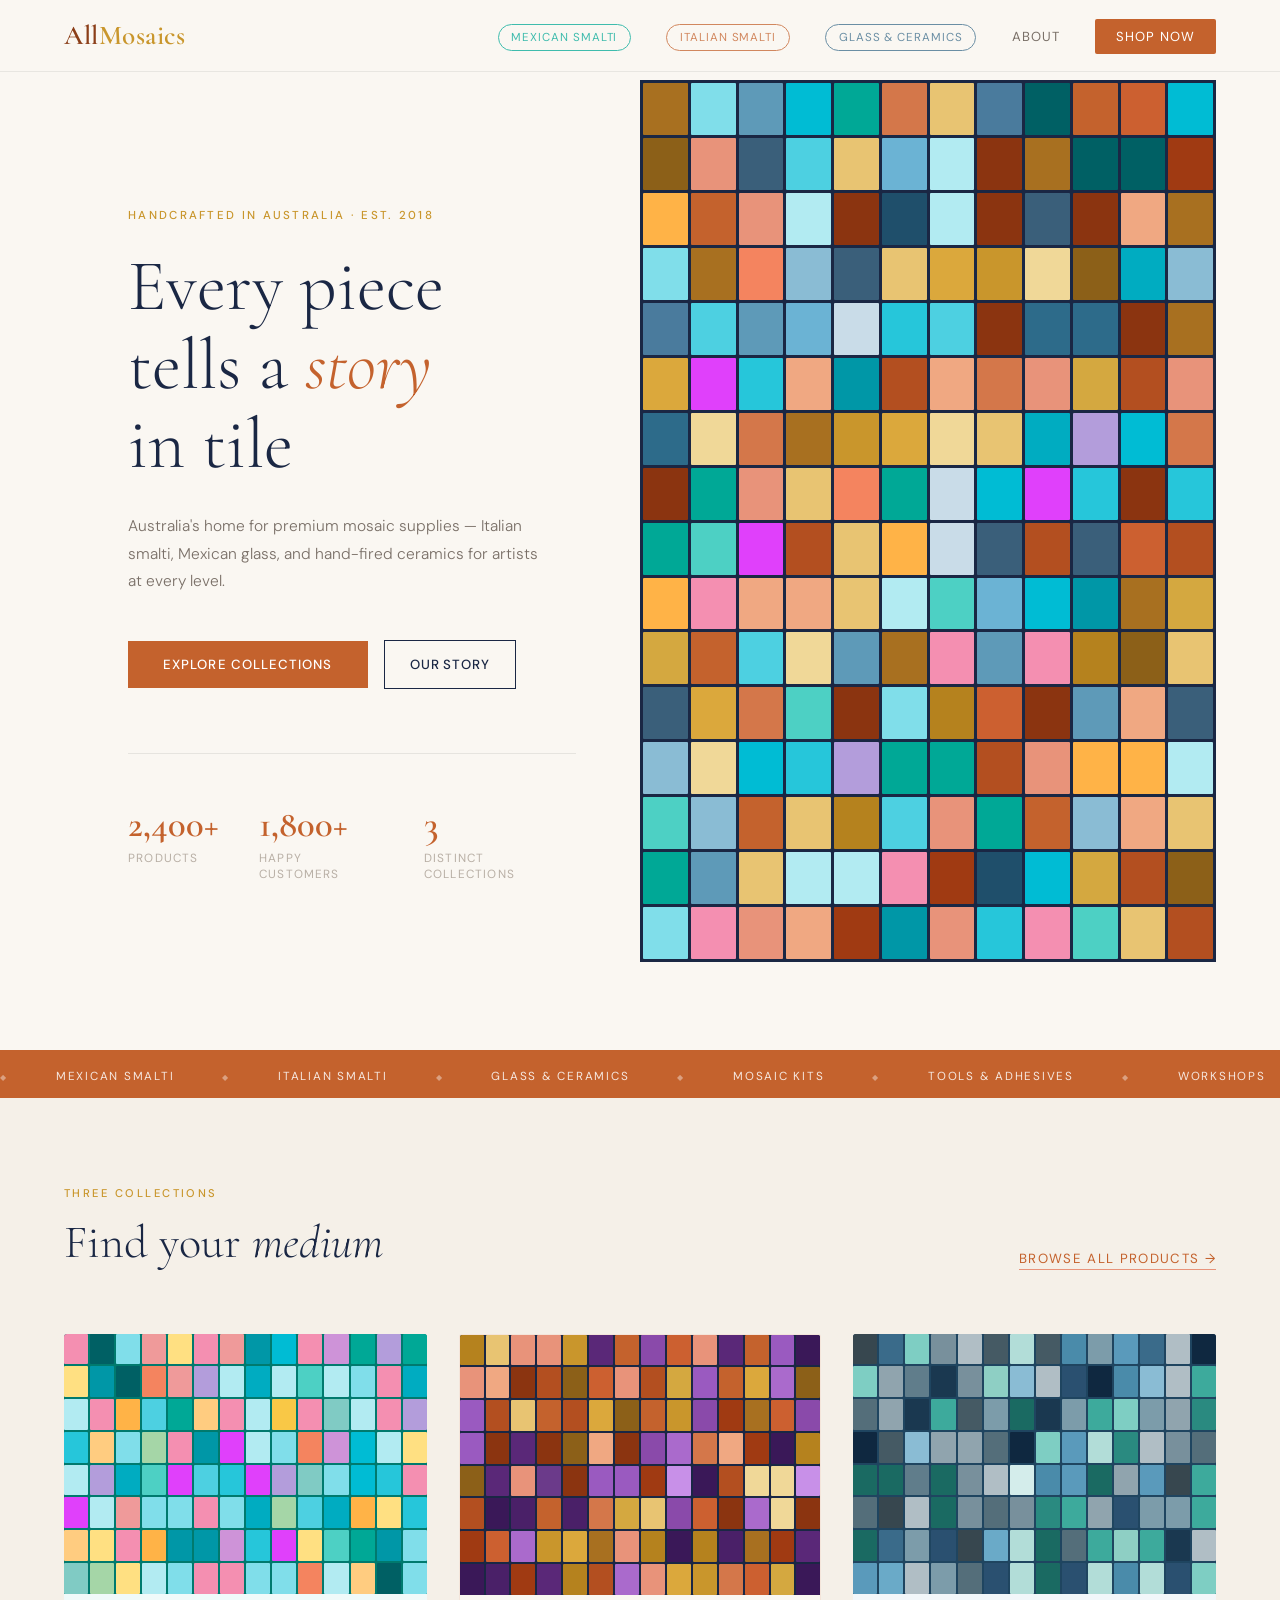
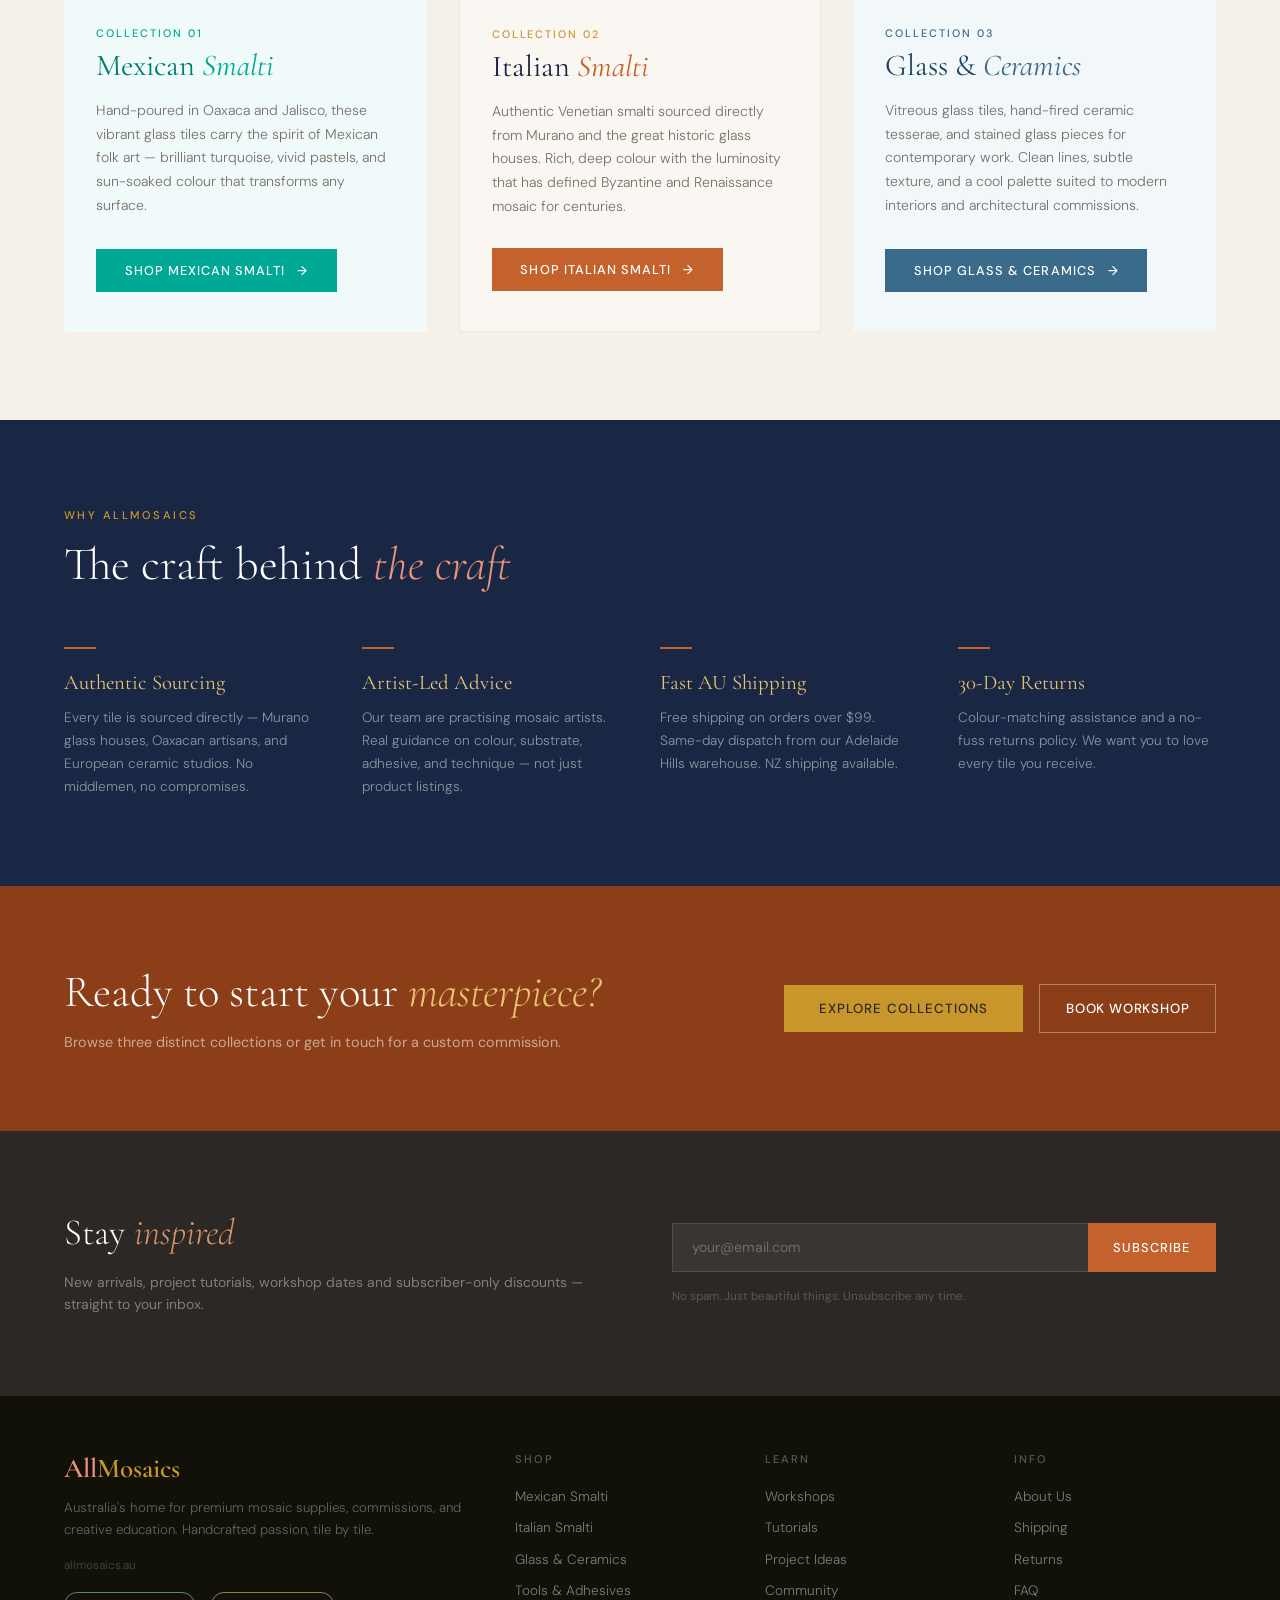
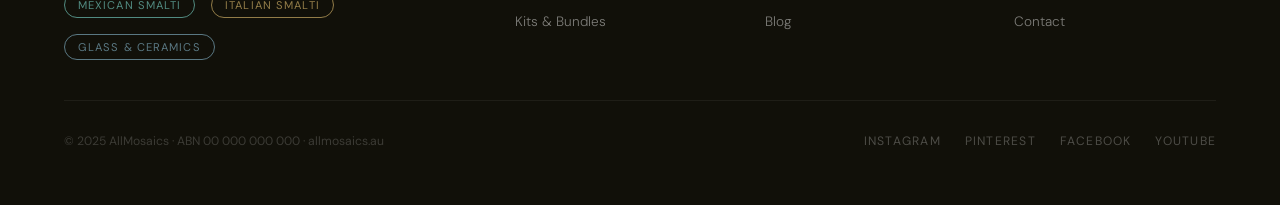
==== commit 941c1849: "something" ====
--- a/index.html
+++ b/index.html
@@ -263,7 +263,7 @@
   <a class="nav-logo" href="index.html">All<span>Mosaics</span></a>
   <ul class="nav-links">
     <li><a href="https://www.smaltiaustralia.com" class="nav-pill mex">Mexican Smalti</a></li>
-    <li><a href="sections/italian-smalti.html" class="nav-pill ital">Italian Smalti</a></li>
+    <li><a href="https://www.mosaicbazaar.com.au" class="nav-pill ital">Italian Smalti</a></li>
     <li><a href="sections/glass-ceramics.html" class="nav-pill glas">Glass & Ceramics</a></li>
     <li><a href="#about">About</a></li>
     <li><a href="#" class="nav-cta">Shop Now</a></li>
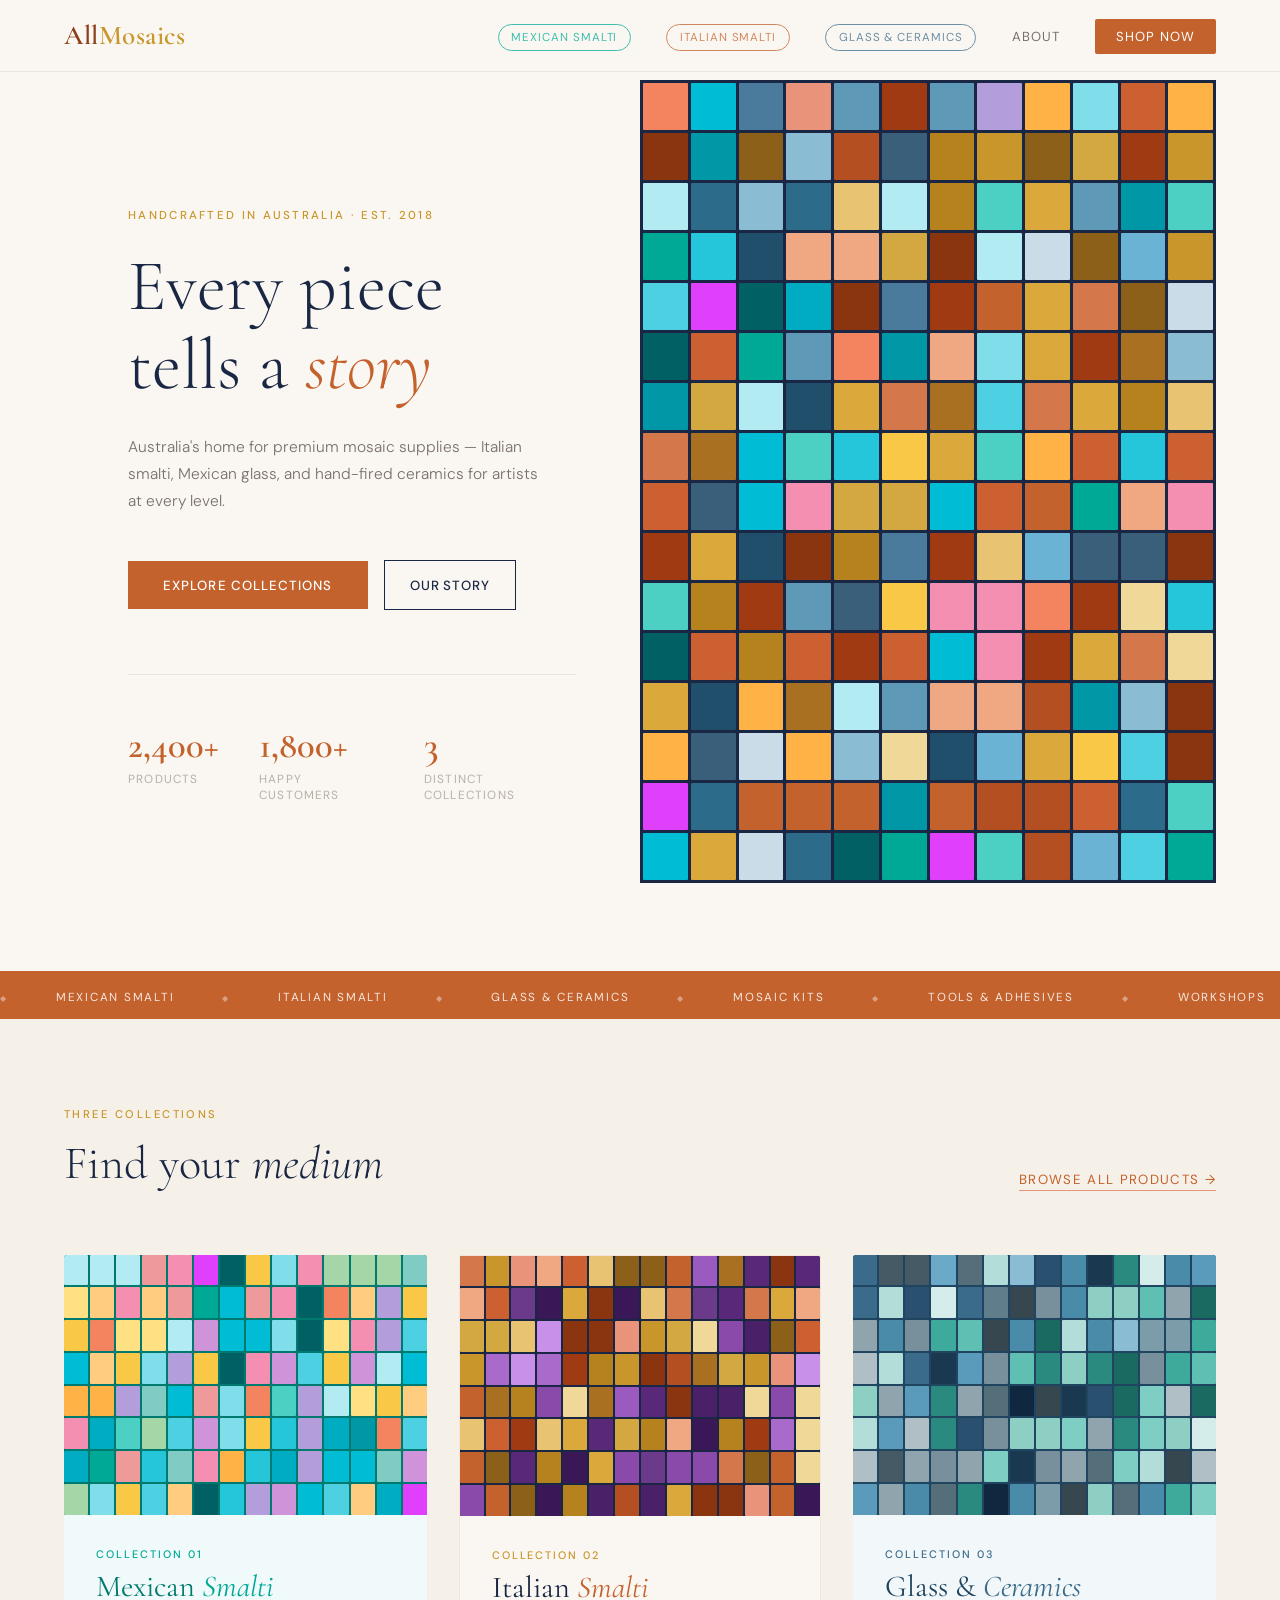
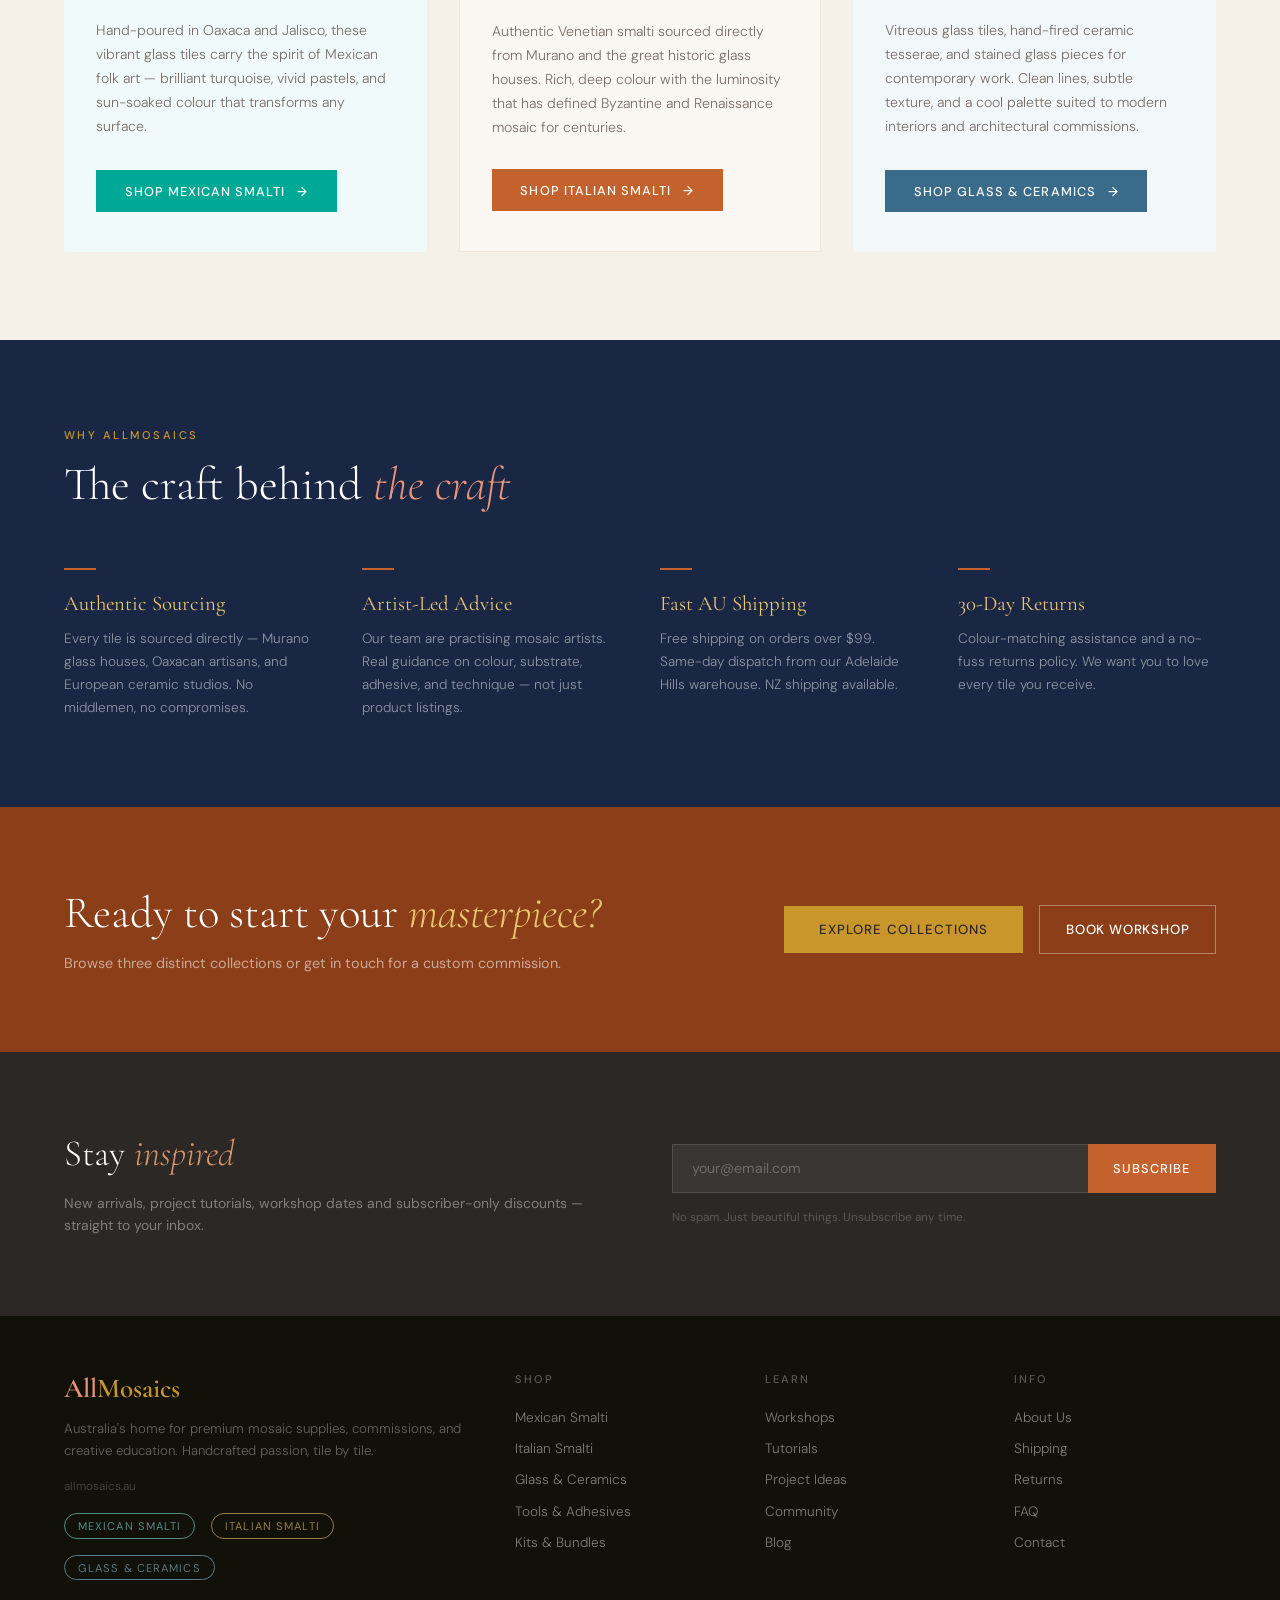
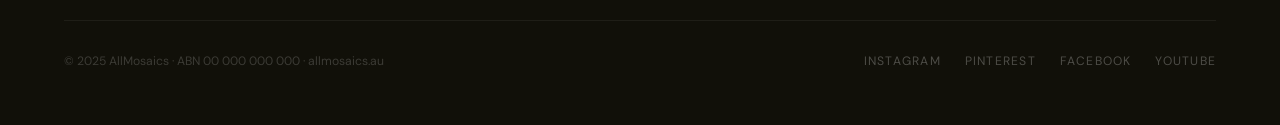
==== commit 2178e629: "2" ====
--- a/index.html
+++ b/index.html
@@ -277,7 +277,7 @@
   <div class="hero-left">
     <p class="hero-eyebrow">Handcrafted in Australia · Est. 2018</p>
     <h1 class="hero-title">
-      Every piece<br>tells a <em>story</em><br>in tile
+      Every piece<br>tells a <em>story</em>
     </h1>
     <p class="hero-sub">
       Australia's home for premium mosaic supplies — Italian smalti, Mexican glass, and hand-fired ceramics for artists at every level.
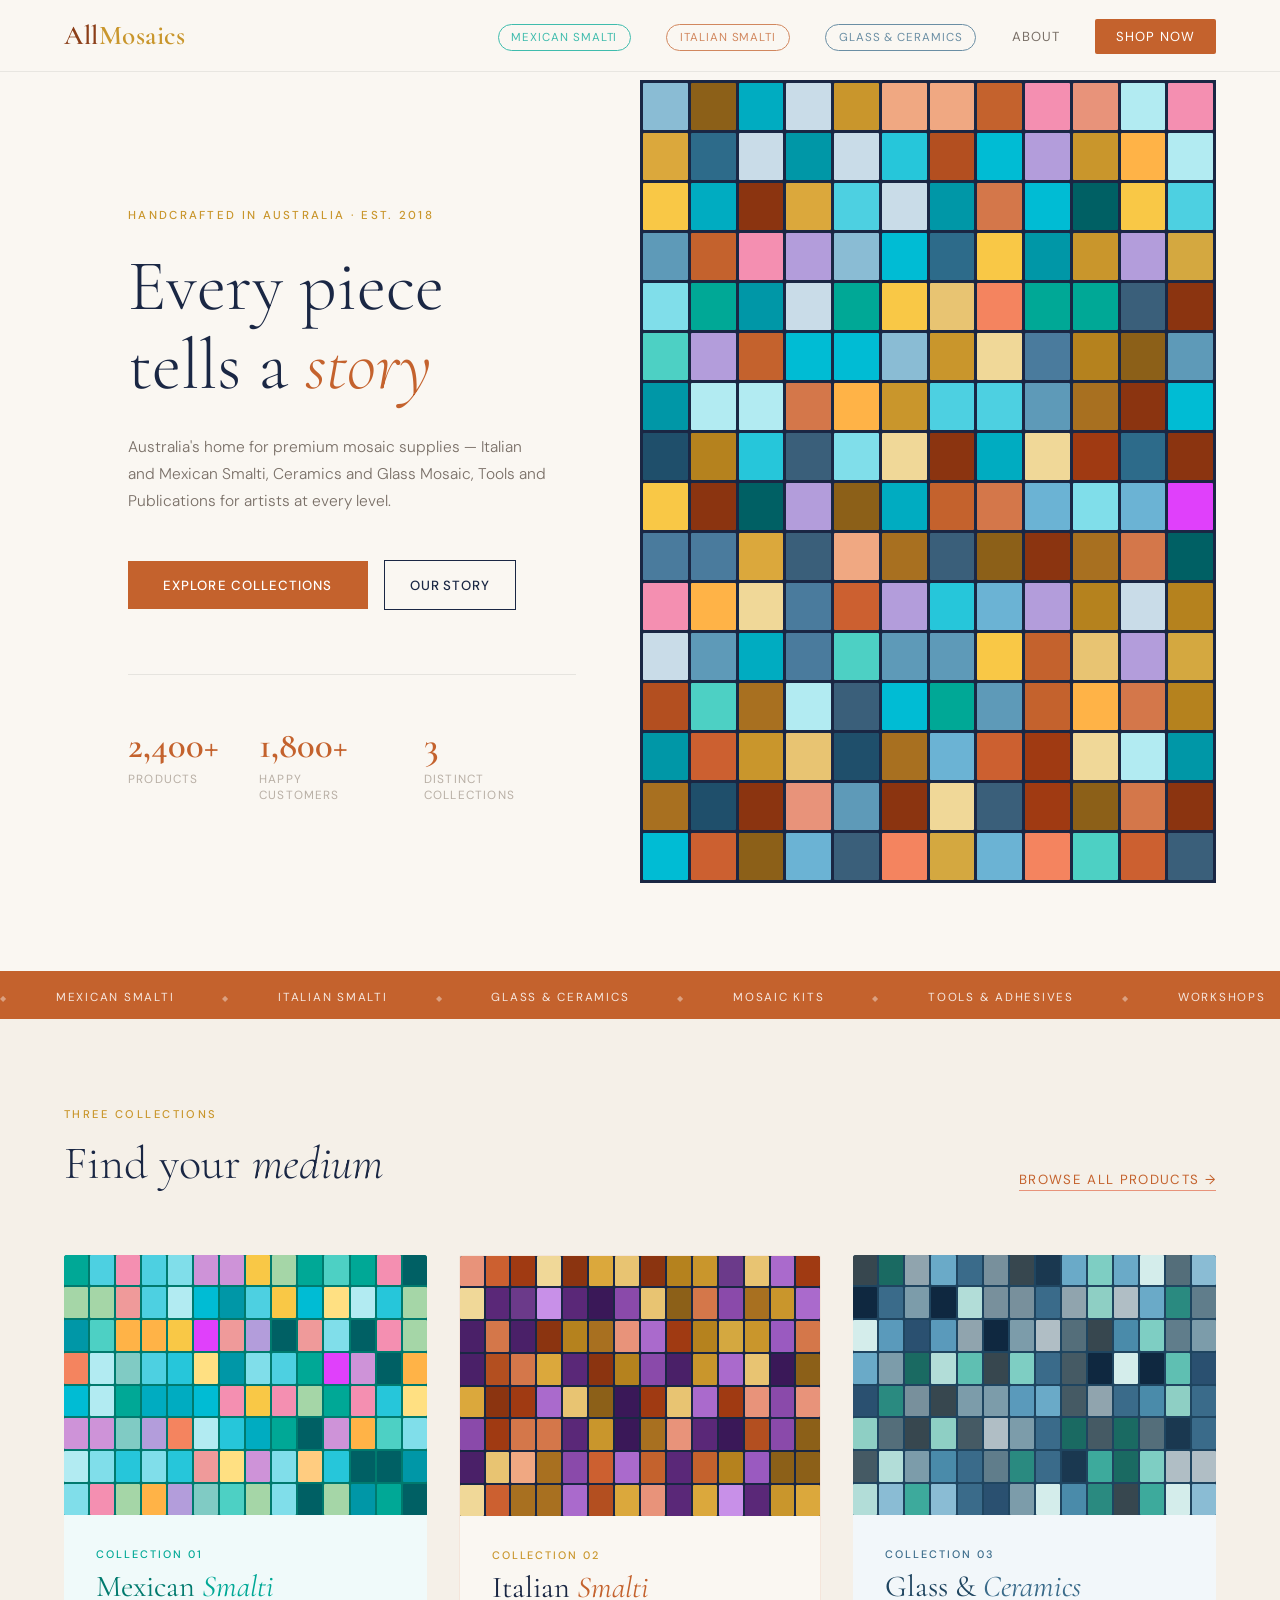
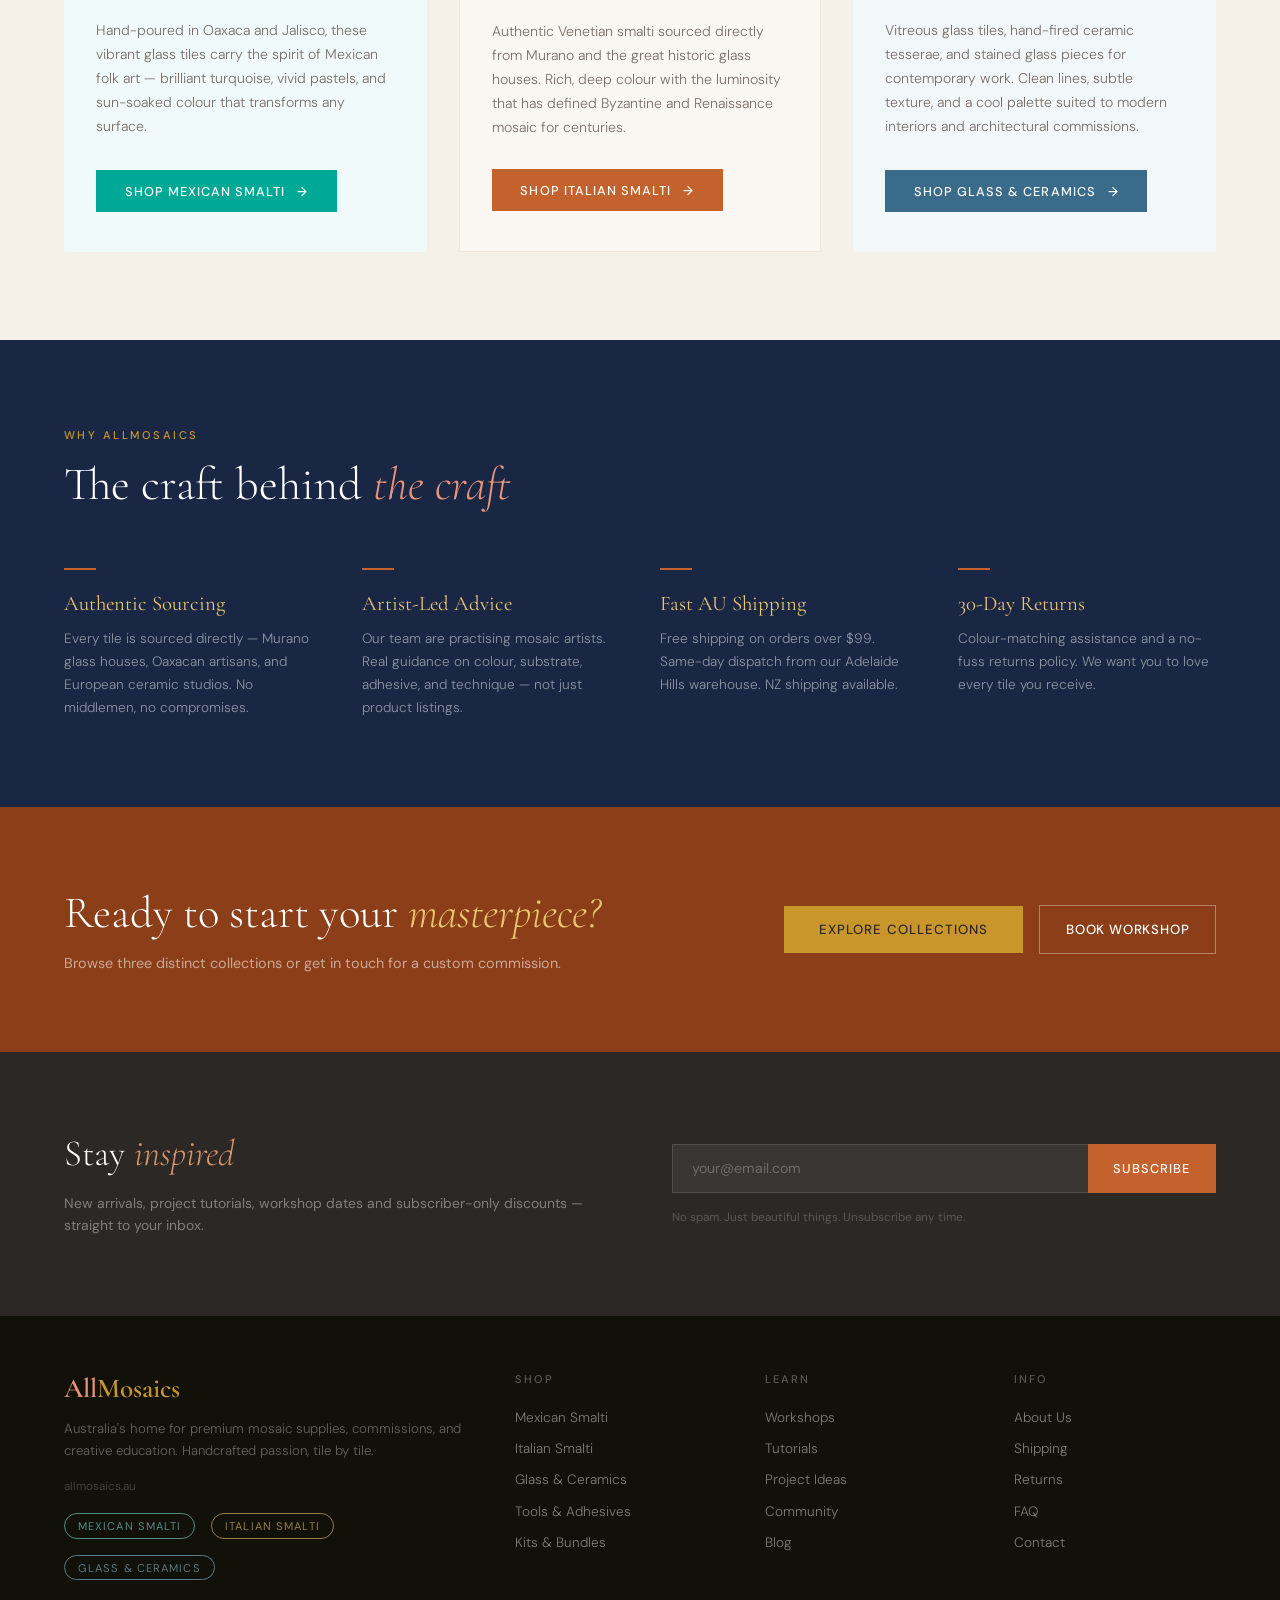
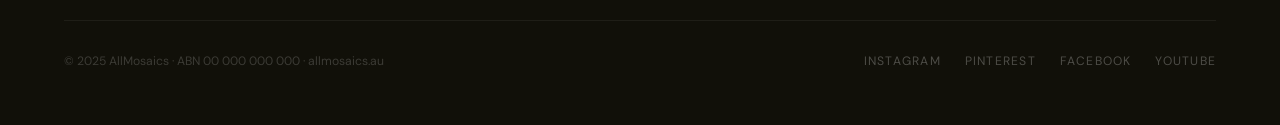
==== commit 15f67151: "3" ====
--- a/index.html
+++ b/index.html
@@ -280,7 +280,7 @@
       Every piece<br>tells a <em>story</em>
     </h1>
     <p class="hero-sub">
-      Australia's home for premium mosaic supplies — Italian smalti, Mexican glass, and hand-fired ceramics for artists at every level.
+      Australia's home for premium mosaic supplies — Italian and Mexican Smalti, Ceramics and Glass Mosaic, Tools and Publications for artists at every level.
     </p>
     <div class="hero-actions">
       <a href="#collections" class="btn-primary btn-hero">Explore Collections</a>
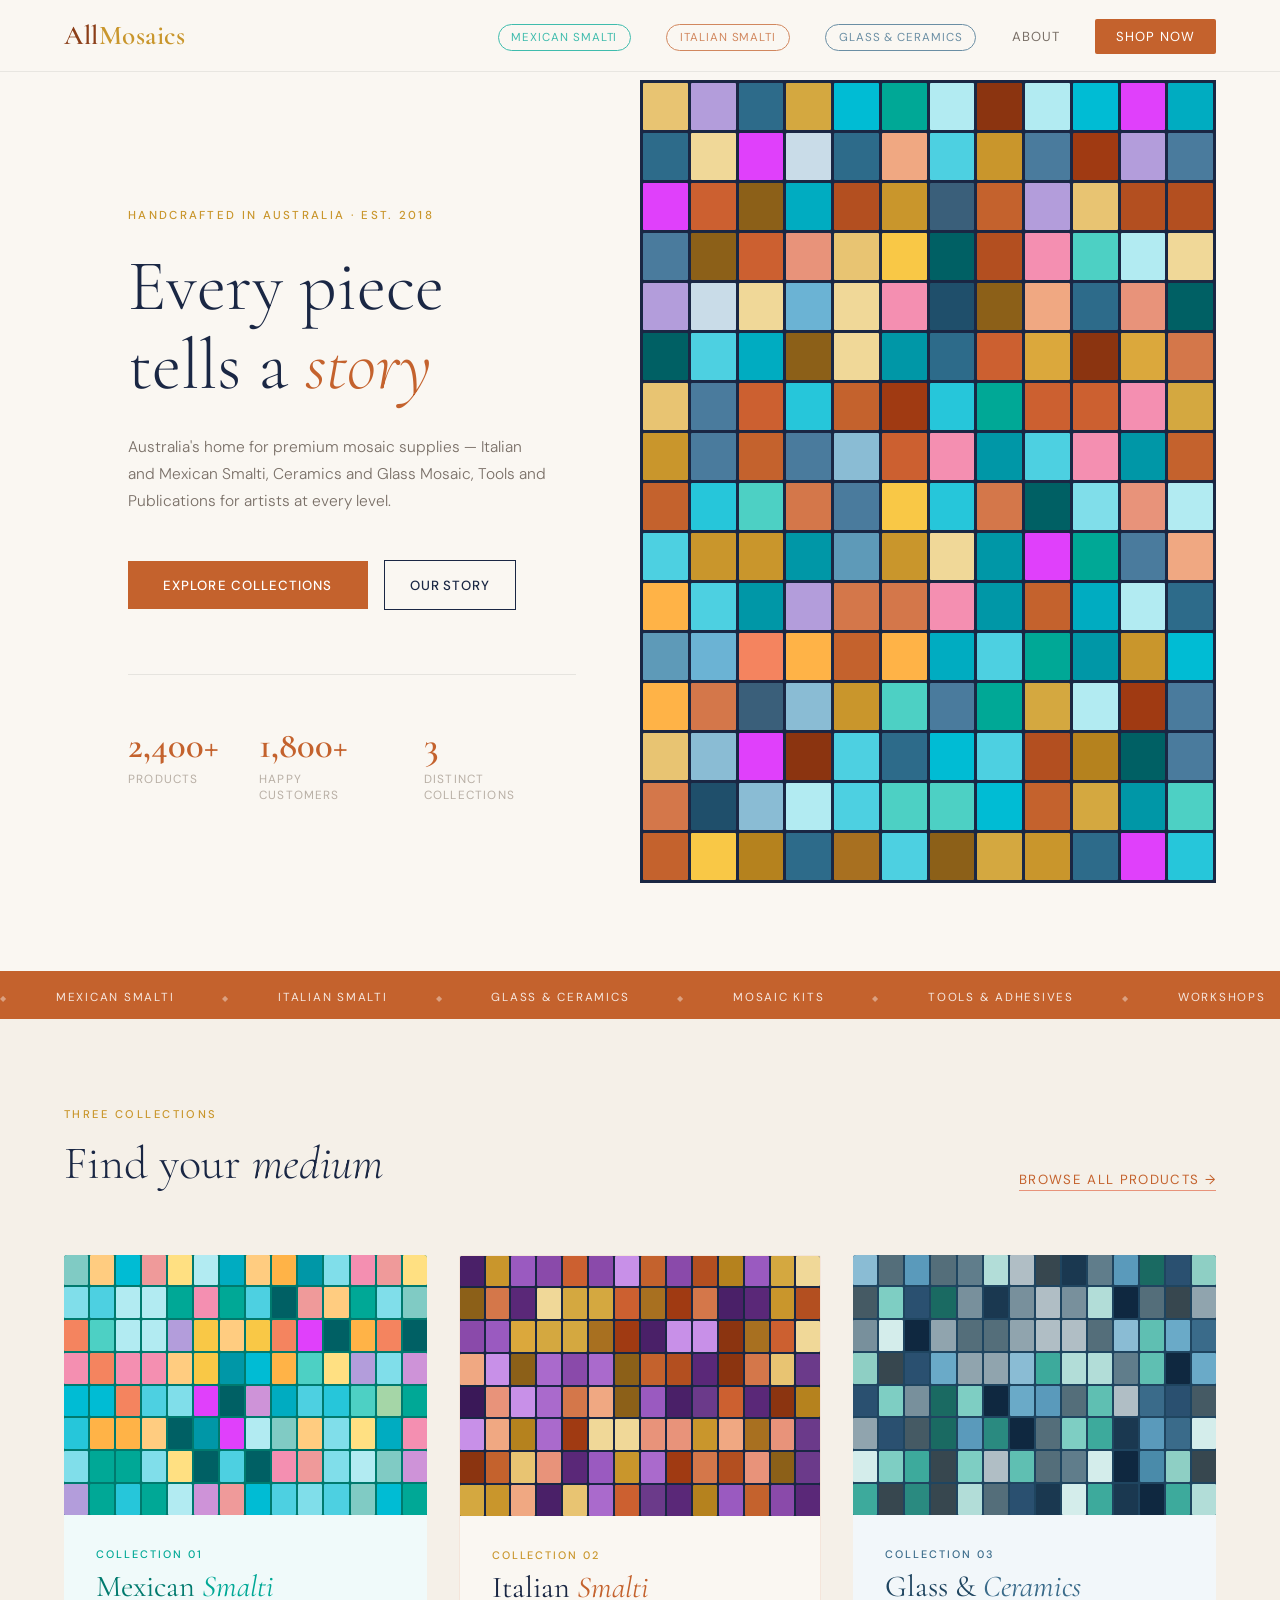
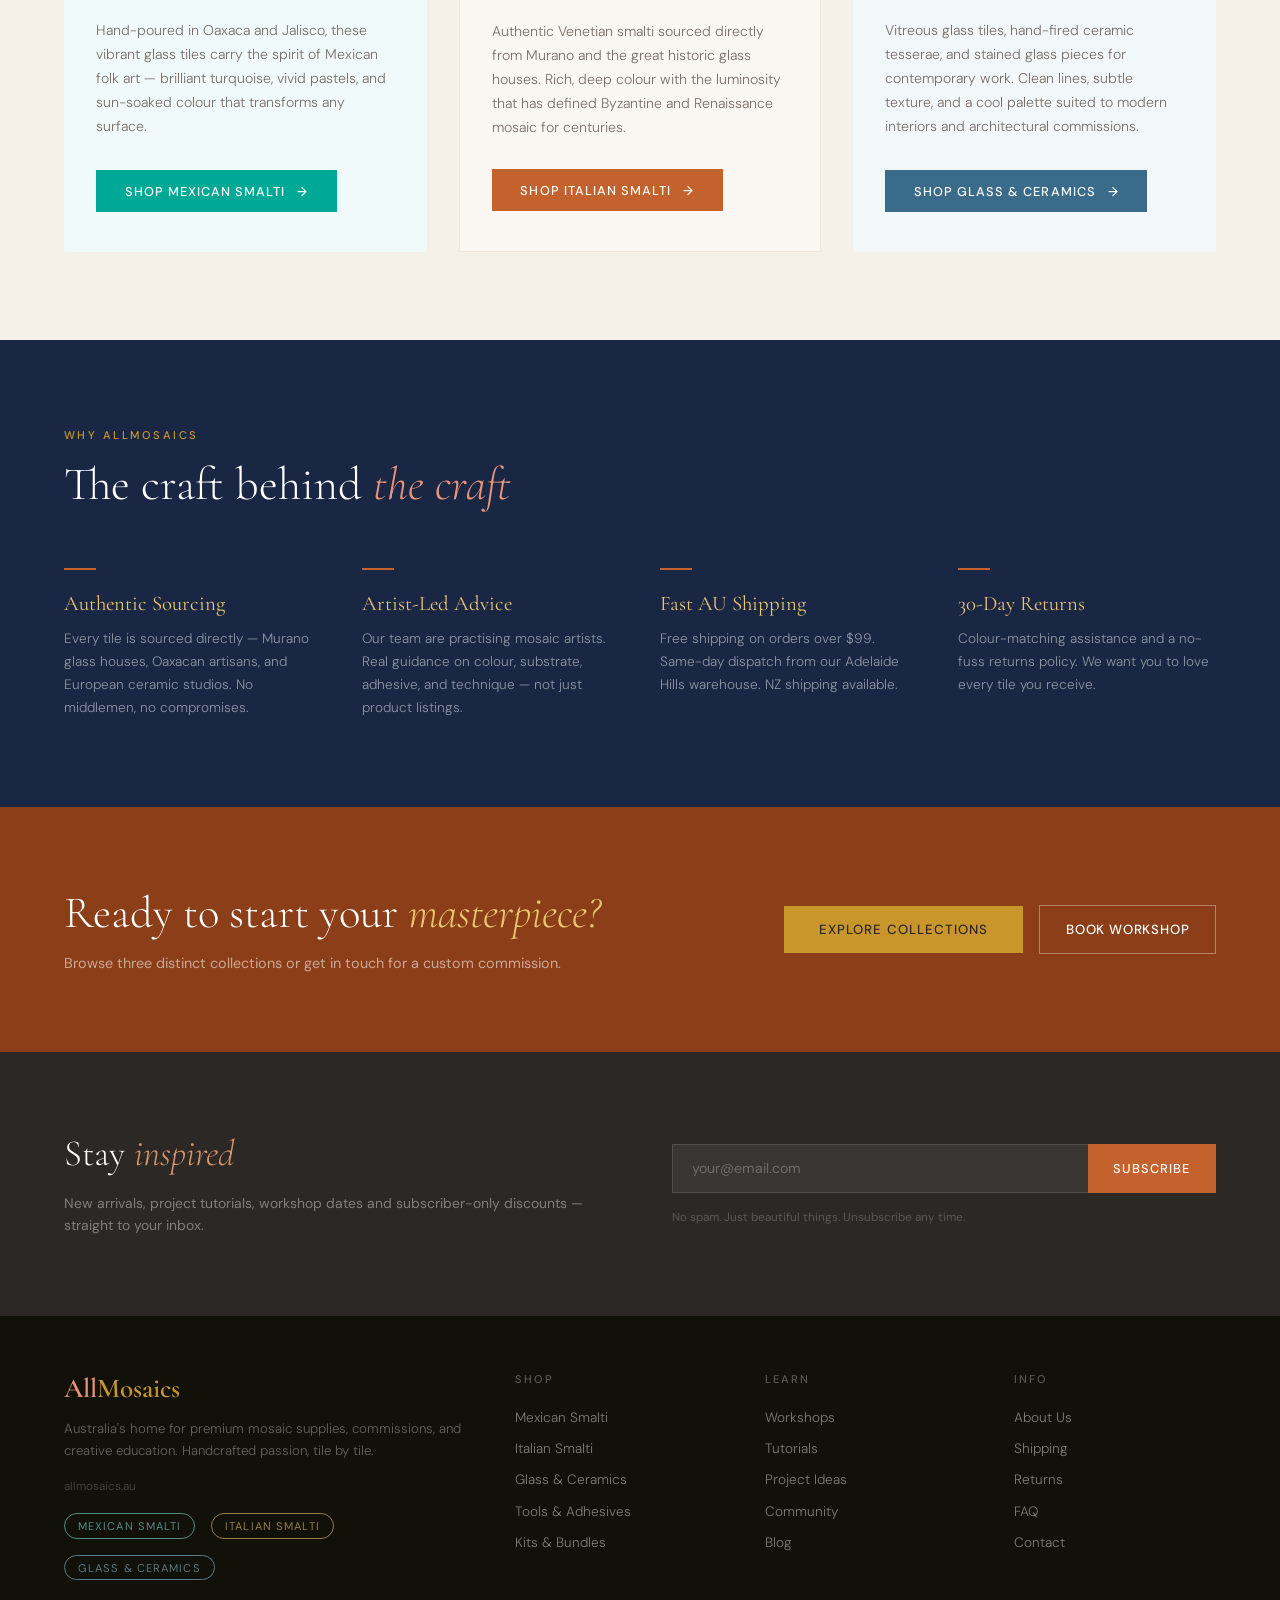
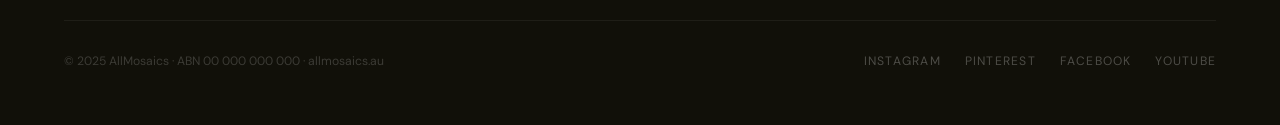
==== commit 6d96efb2: "3" ====
--- a/index.html
+++ b/index.html
@@ -336,7 +336,7 @@
           Hand-poured in Oaxaca and Jalisco, these vibrant glass tiles carry the spirit of Mexican folk art — brilliant turquoise, vivid pastels, and sun-soaked colour that transforms any surface.
         </p>
         <!-- TODO: Replace href with Shopify collection URL -->
-        <a href="#SHOPIFY-MEXICAN-URL" class="coll-btn">
+        <a href="https://smaltiaustralia.com/collections/smalti" class="coll-btn">
           Shop Mexican Smalti <span class="coll-arrow">→</span>
         </a>
       </div>
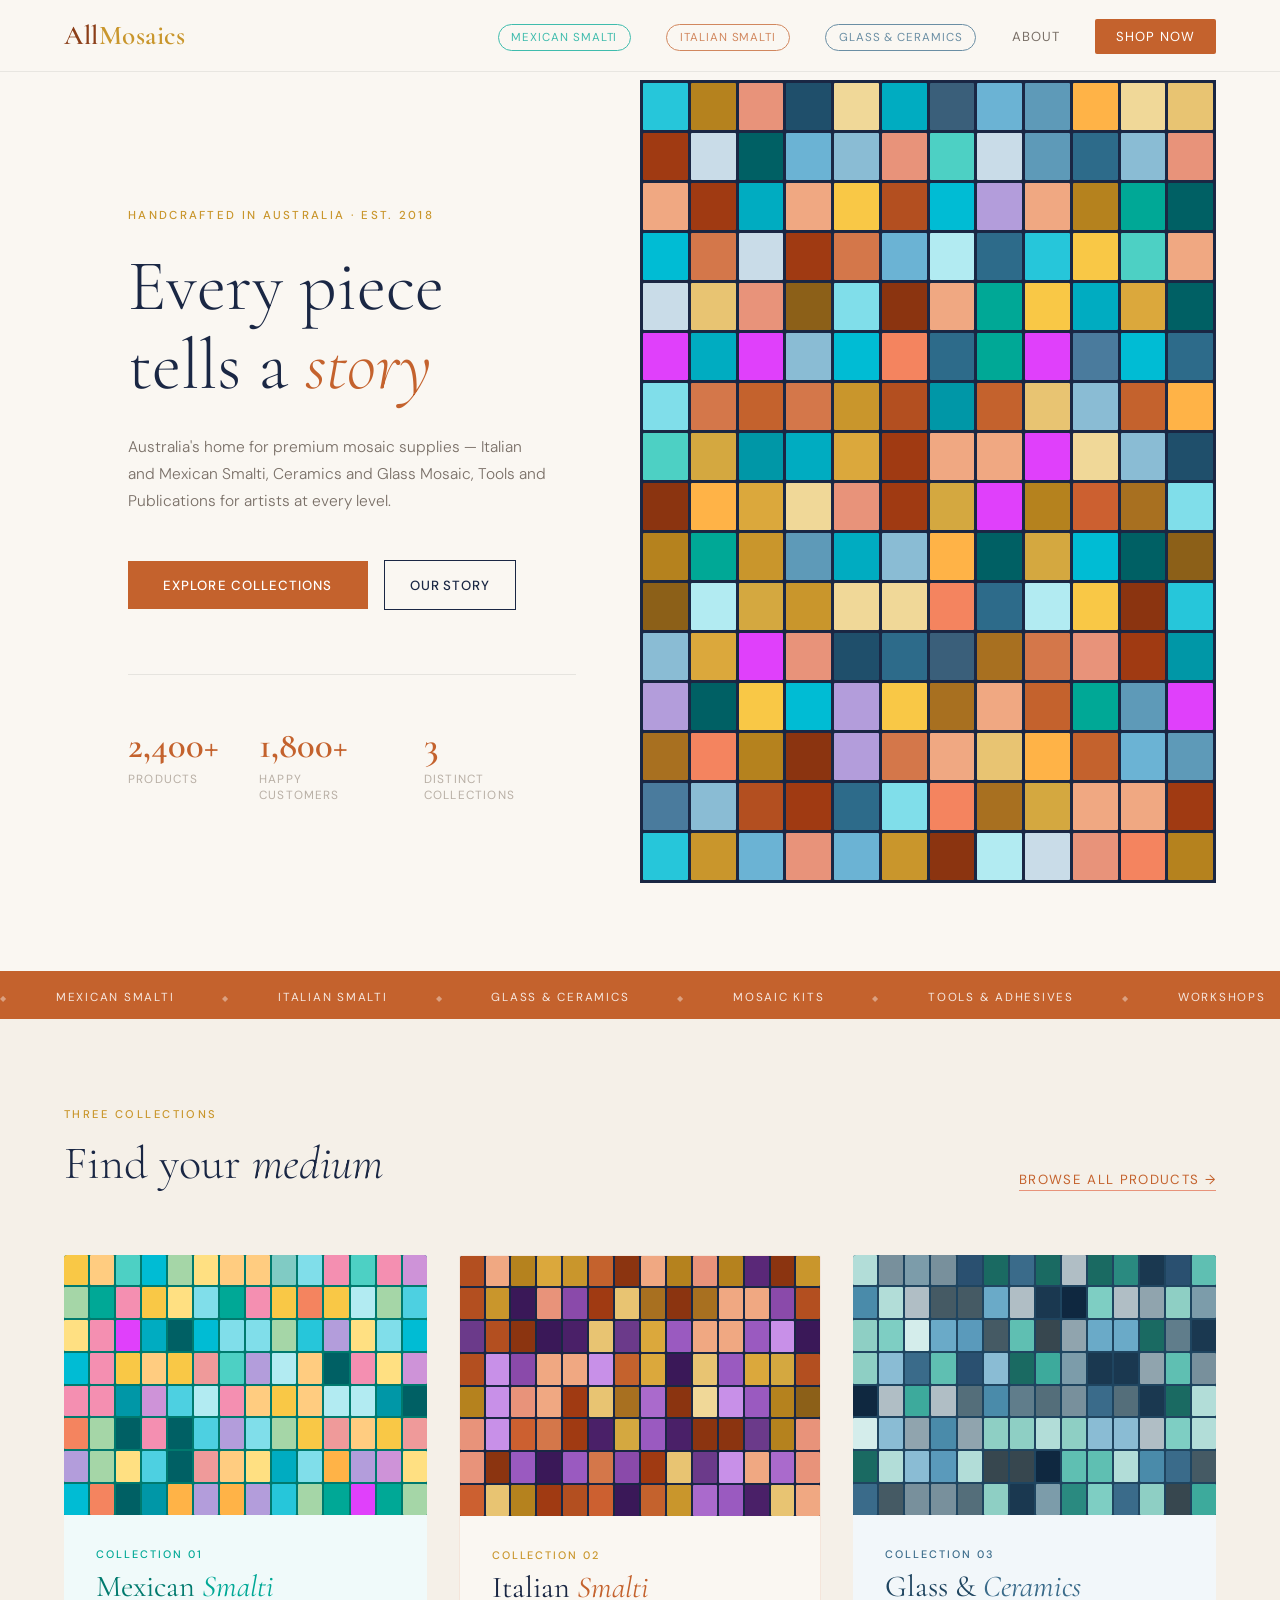
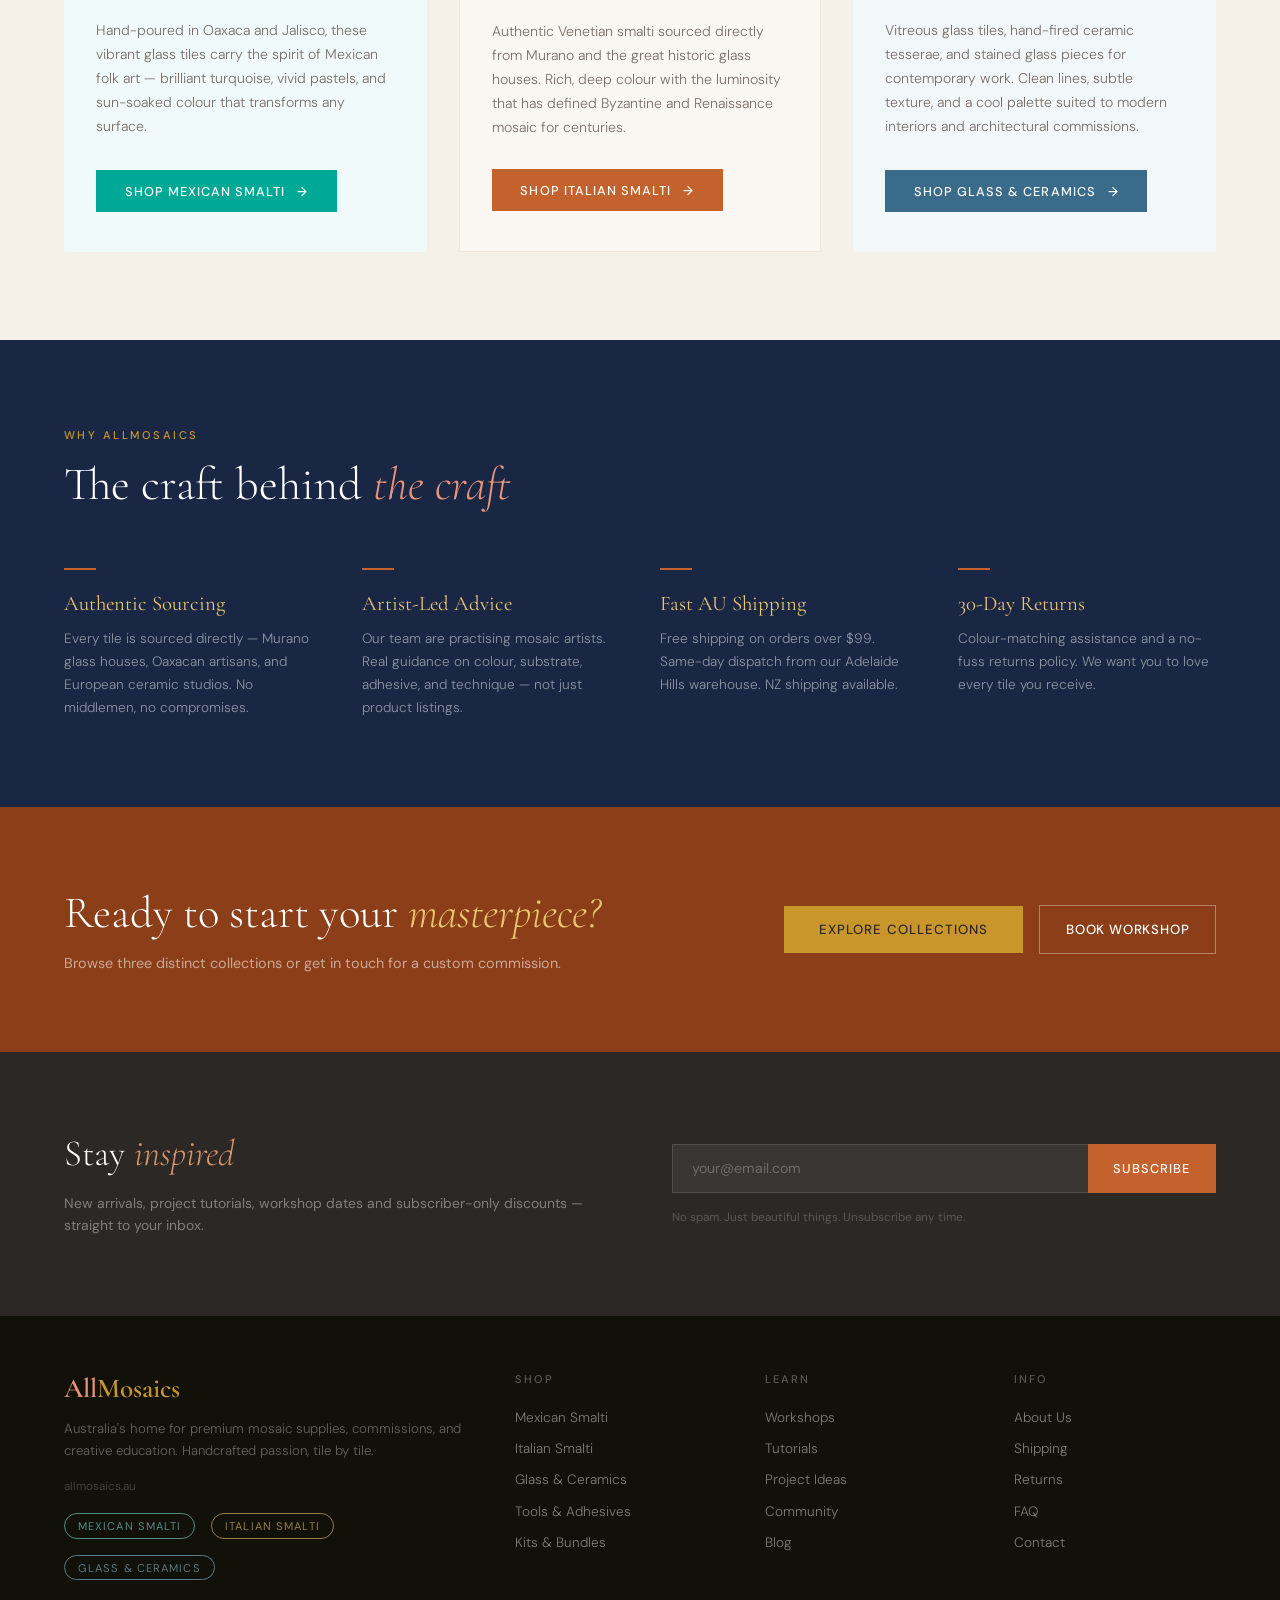
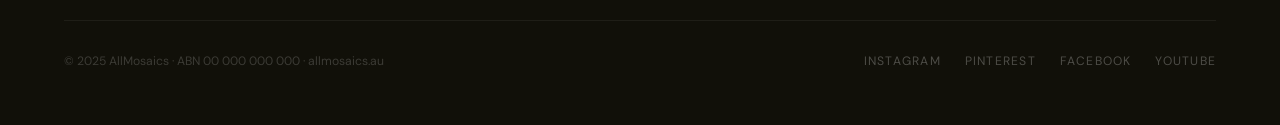
==== commit bb55a93f: "3" ====
--- a/index.html
+++ b/index.html
@@ -352,7 +352,7 @@
           Authentic Venetian smalti sourced directly from Murano and the great historic glass houses. Rich, deep colour with the luminosity that has defined Byzantine and Renaissance mosaic for centuries.
         </p>
         <!-- TODO: Replace href with Shopify collection URL -->
-        <a href="#SHOPIFY-ITALIAN-URL" class="coll-btn">
+        <a href="https://www.mosaicbazaar.com.au" class="coll-btn">
           Shop Italian Smalti <span class="coll-arrow">→</span>
         </a>
       </div>
